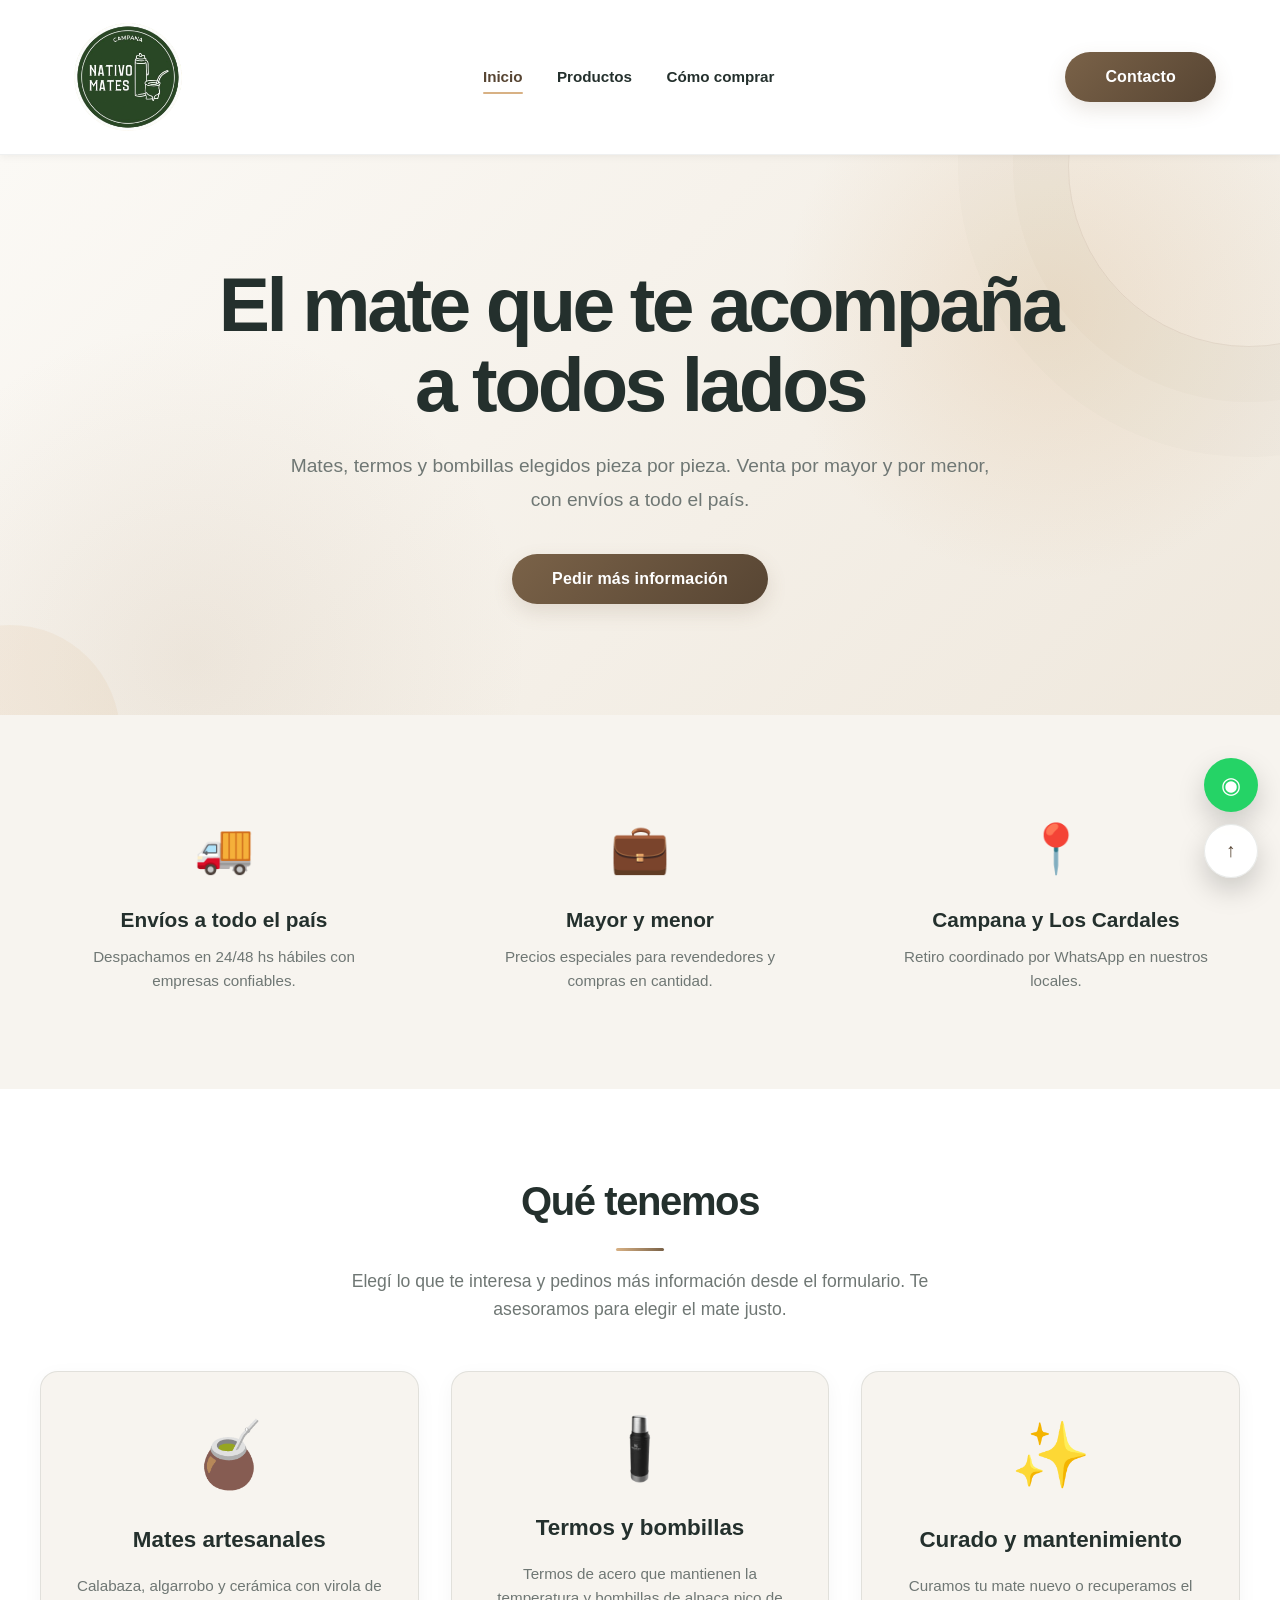
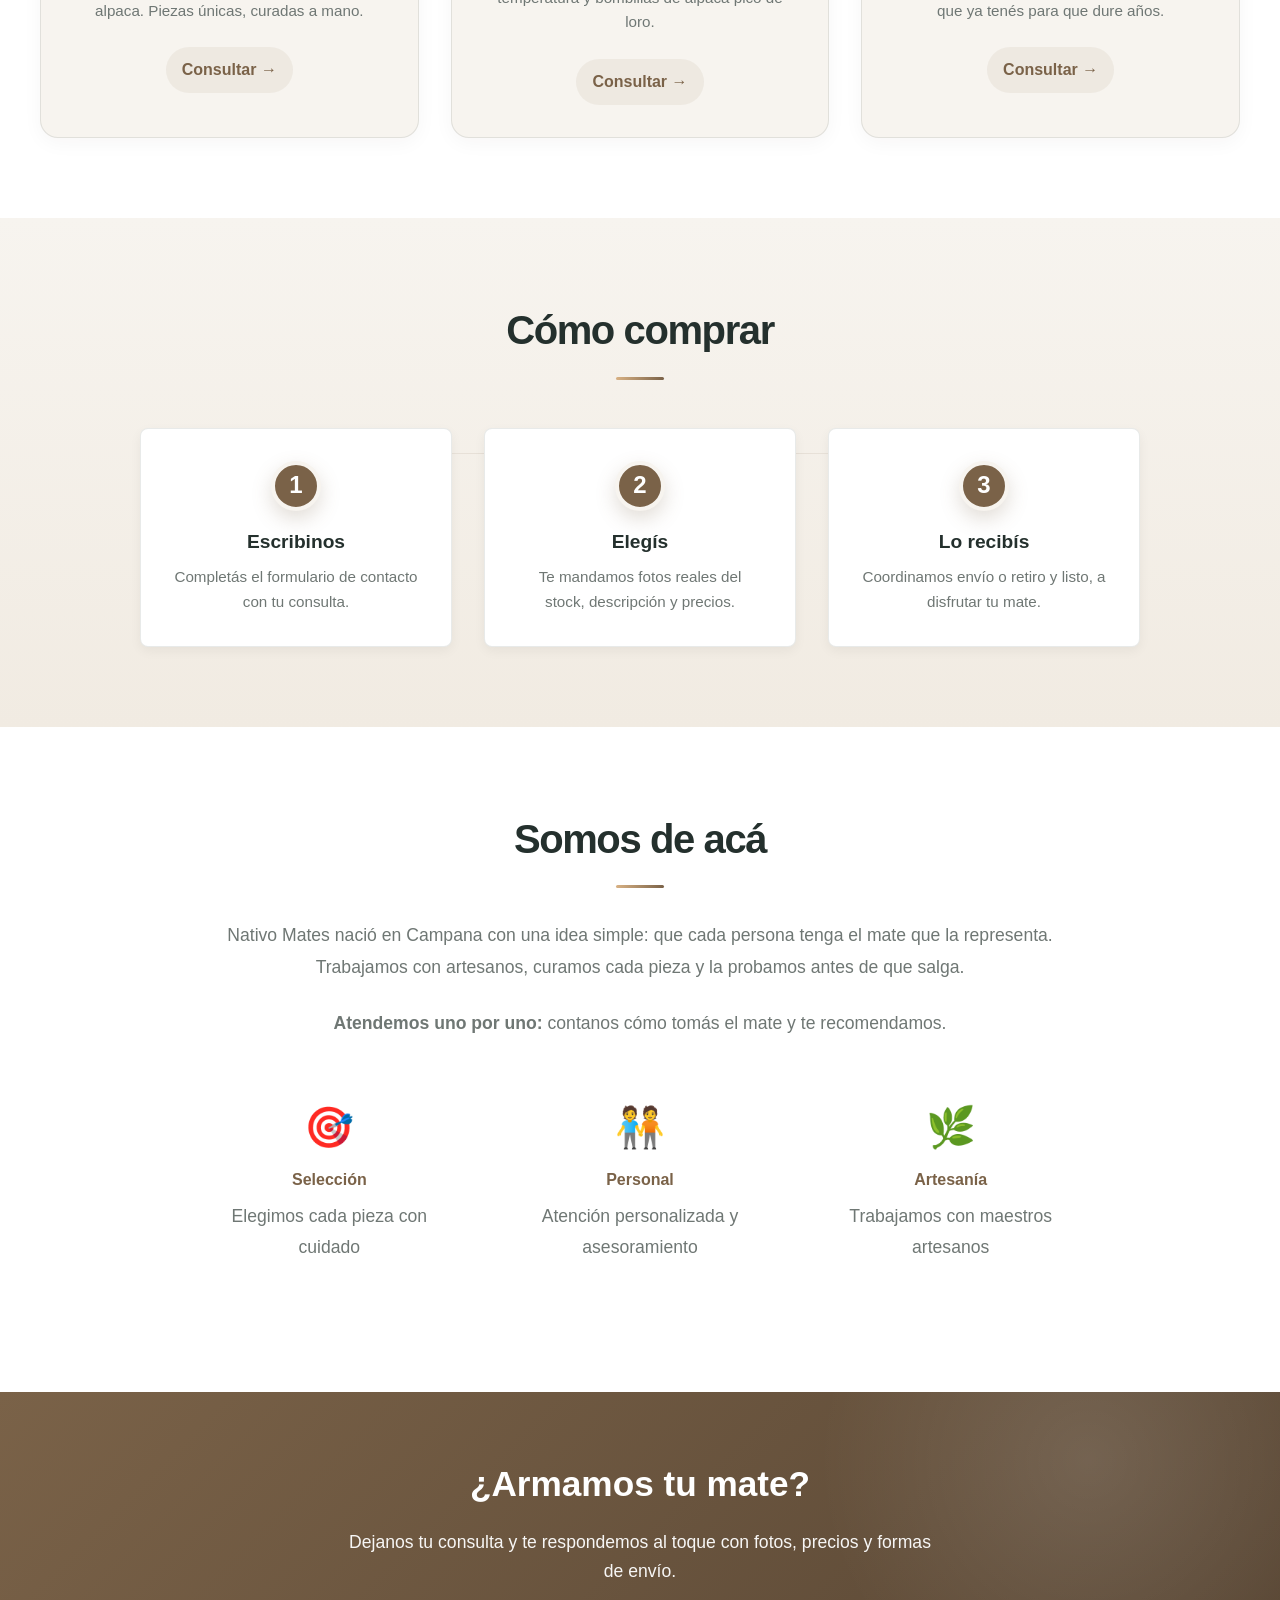
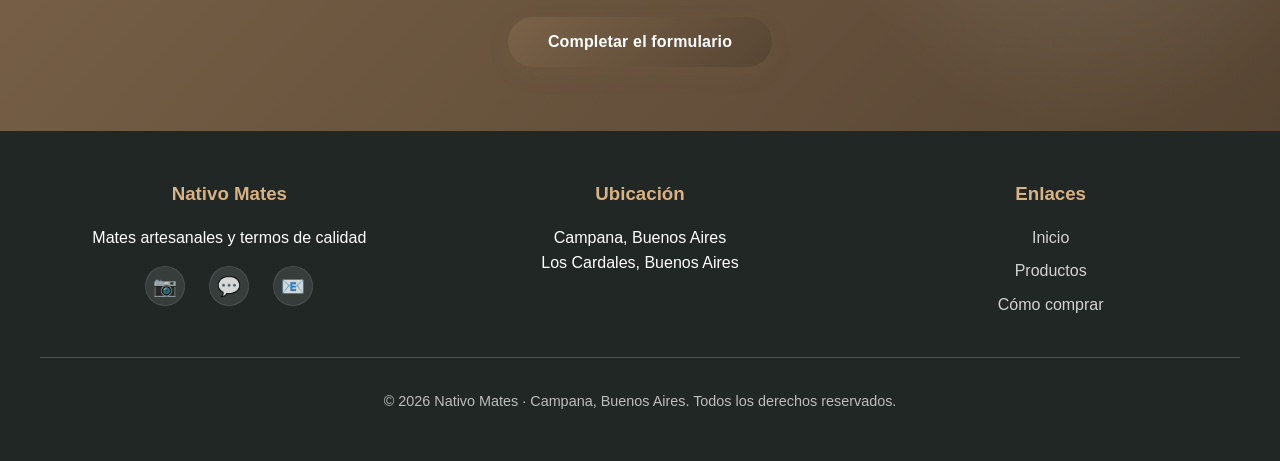
==== index.html @ 48efe00f "Fix HTML encoding issues in index.html" ====
<!DOCTYPE html>
<html lang="es">
<head>
    <!-- Google Tag Manager -->
<script>(function(w,d,s,l,i){w[l]=w[l]||[];w[l].push({'gtm.start':
new Date().getTime(),event:'gtm.js'});var f=d.getElementsByTagName(s)[0],
j=d.createElement(s),dl=l!='dataLayer'?'&l='+l:'';j.async=true;j.src=
'https://www.googletagmanager.com/gtm.js?id='+i+dl;f.parentNode.insertBefore(j,f);
})(window,document,'script','dataLayer','GTM-TLSS354D');</script>
<!-- End Google Tag Manager -->
    <meta charset="UTF-8">
    <meta name="viewport" content="width=device-width, initial-scale=1.0">
    <title>Nativo Mates Campana | Mates artesanales y termos</title>
    <link rel="icon" type="image/png" href="nativomateslogo.png">
    <link rel="stylesheet" href="style.css">
</head>
<body>
    <!-- Google Tag Manager (noscript) -->
<noscript><iframe src="https://www.googletagmanager.com/ns.html?id=GTM-TLSS354D"
height="0" width="0" style="display:none;visibility:hidden"></iframe></noscript>
<!-- End Google Tag Manager (noscript) -->
    <!-- Header -->
    <header>
        <div class="header-container">
            <a href="index.html" class="logo">
                <img src="nativomateslogo.png" alt="Nativo Mates">
            </a>
            <nav>
                <a href="index.html">Inicio</a>
                <a href="productos.html">Productos</a>
                <a href="como-comprar.html">Cómo comprar</a>
            </nav>
            <button class="btn-primary" onclick="openContactForm()">Contacto</button>
        </div>
    </header>

    <!-- Hero Section -->
    <section class="hero">
        <div class="hero-container">
            <h1>El mate que te acompaña a todos lados</h1>
            <p>Mates, termos y bombillas elegidos pieza por pieza. Venta por mayor y por menor, con envíos a todo el país.</p>
            <button class="btn-primary" onclick="scrollToSection('#contacto')">Pedir más información</button>
        </div>
    </section>

    <!-- Features Section -->
    <section class="features">
        <div class="features-container">
            <div class="feature-card">
                <div class="feature-icon">🚚</div>
                <h3>Envíos a todo el país</h3>
                <p>Despachamos en 24/48 hs hábiles con empresas confiables.</p>
            </div>
            <div class="feature-card">
                <div class="feature-icon">💼</div>
                <h3>Mayor y menor</h3>
                <p>Precios especiales para revendedores y compras en cantidad.</p>
            </div>
            <div class="feature-card">
                <div class="feature-icon">📍</div>
                <h3>Campana y Los Cardales</h3>
                <p>Retiro coordinado por WhatsApp en nuestros locales.</p>
            </div>
        </div>
    </section>

    <!-- Products Section -->
     
    <section class="products" id="productos">
        <div class="products-container">
            <div class="section-header">
                <h2>Qué tenemos</h2>
                <p>Elegí lo que te interesa y pedinos más información desde el formulario. Te asesoramos para elegir el mate justo.</p>
            </div>
            <div class="products-grid">
                <div class="product-card">
                    <div class="product-icon">🧉</div>
                    <h3>Mates artesanales</h3>
                    <p>Calabaza, algarrobo y cerámica con virola de alpaca. Piezas únicas, curadas a mano.</p>
                    <a href="#contacto" onclick="scrollToSection('#contacto')">Consultar →</a>
                </div>
                <div class="product-card">
                    <div class="product-icon">
                        <img src="termo.png">
                    </div>
                    <h3>Termos y bombillas</h3>
                    <p>Termos de acero que mantienen la temperatura y bombillas de alpaca pico de loro.</p>
                    <a href="#contacto" onclick="scrollToSection('#contacto')">Consultar →</a>
                </div>
                <div class="product-card">
                    <div class="product-icon">✨</div>
                    <h3>Curado y mantenimiento</h3>
                    <p>Curamos tu mate nuevo o recuperamos el que ya tenés para que dure años.</p>
                    <a href="#contacto" onclick="scrollToSection('#contacto')">Consultar →</a>
                </div>
            </div>
        </div>
    </section>

    <!-- How to Buy Section -->
    <section class="how-to-buy" id="como-comprar">
        <div class="how-to-buy-container">
            <div class="section-header">
                <h2>Cómo comprar</h2>
            </div>
            <div class="steps-grid">
                <div class="step-card">
                    <div class="step-number">1</div>
                    <h3>Escribinos</h3>
                    <p>Completás el formulario de contacto con tu consulta.</p>
                </div>
                <div class="step-card">
                    <div class="step-number">2</div>
                    <h3>Elegís</h3>
                    <p>Te mandamos fotos reales del stock, descripción y precios.</p>
                </div>
                <div class="step-card">
                    <div class="step-number">3</div>
                    <h3>Lo recibís</h3>
                    <p>Coordinamos envío o retiro y listo, a disfrutar tu mate.</p>
                </div>
            </div>
        </div>
    </section>

    <!-- About Section -->
    <section class="about">
        <div class="about-container">
            <h2>Somos de acá</h2>
            <p>Nativo Mates nació en Campana con una idea simple: que cada persona tenga el mate que la representa. Trabajamos con artesanos, curamos cada pieza y la probamos antes de que salga.</p>
            <p><strong>Atendemos uno por uno:</strong> contanos cómo tomás el mate y te recomendamos.</p>
            <div class="about-highlights">
                <div class="highlight">
                    <div class="highlight-icon">🎯</div>
                    <h4>Selección</h4>
                    <p>Elegimos cada pieza con cuidado</p>
                </div>
                <div class="highlight">
                    <div class="highlight-icon">🧑‍🤝‍🧑</div>
                    <h4>Personal</h4>
                    <p>Atención personalizada y asesoramiento</p>
                </div>
                <div class="highlight">
                    <div class="highlight-icon">🌿</div>
                    <h4>Artesanía</h4>
                    <p>Trabajamos con maestros artesanos</p>
                </div>
            </div>
        </div>
    </section>

    <!-- CTA Section -->
    <section class="cta" id="contacto">
        <div class="cta-container">
            <h2>¿Armamos tu mate?</h2>
            <p>Dejanos tu consulta y te respondemos al toque con fotos, precios y formas de envío.</p>
            <button class="btn-primary" onclick="openContactForm()">Completar el formulario</button>
        </div>
    </section>

    <!-- Footer -->
    <footer>
        <div class="footer-container">
            <div class="footer-content">
                <div class="footer-section">
                    <h3>Nativo Mates</h3>
                    <p>Mates artesanales y termos de calidad</p>
                    <div class="social-links">
                        <a href="https://www.instagram.com/nativomates.campana" target="_blank" rel="noopener noreferrer">📷</a>
                        <a href="https://wa.me/5493489701958" target="_blank" rel="noopener noreferrer">💬</a>
                        <a href="mailto:info@nativomates.com">📧</a>
                    </div>
                </div>
                <div class="footer-section">
                    <h3>Ubicación</h3>
                    <p>Campana, Buenos Aires</p>
                    <p>Los Cardales, Buenos Aires</p>
                </div>
                <div class="footer-section">
                    <h3>Enlaces</h3>
                    <a href="index.html">Inicio</a>
                    <a href="productos.html">Productos</a>
                    <a href="como-comprar.html">Cómo comprar</a>
                </div>
            </div>
            <div class="footer-bottom">
                <p>&copy; 2026 Nativo Mates · Campana, Buenos Aires. Todos los derechos reservados.</p>
            </div>
        </div>
    </footer>

    <script src="script.js"></script>
</body>
</html>
---- style.css ----
/* ============================================
   RESET Y CONFIGURACIÓN GLOBAL
   ============================================ */

* {
    margin: 0;
    padding: 0;
    box-sizing: border-box;
}

:root {
    --primary-color: #8B7355;
    --secondary-color: #D4A574;
    --text-dark: #2c3e50;
    --text-light: #7f8c8d;
    --bg-light: #f9f7f4;
    --white: #ffffff;
    --border-color: #e8e8e8;
}

body {
    font-family: -apple-system, BlinkMacSystemFont, 'Segoe UI', Roboto, 'Helvetica Neue', Arial, sans-serif;
    line-height: 1.6;
    color: var(--text-dark);
    background-color: var(--white);
}

/* ============================================
   HEADER
   ============================================ */

header {
    background-color: var(--white);
    border-bottom: 1px solid var(--border-color);
    position: sticky;
    top: 0;
    z-index: 100;
    box-shadow: 0 2px 8px rgba(0, 0, 0, 0.05);
}

.header-container {
    max-width: 1200px;
    margin: 0 auto;
    padding: 1.5rem 2rem;
    display: flex;
    justify-content: space-between;
    align-items: center;
}

.logo {
    font-size: 1.5rem;
    font-weight: 700;
    color: var(--primary-color);
    text-decoration: none;
    display: flex;
    align-items: center;
    gap: 0.5rem;
}

.logo img {
    width: 120px;
    height: auto;
    display: block;
}

nav a {
    color: var(--text-dark);
    text-decoration: none;
    margin-left: 2rem;
    font-size: 0.95rem;
    transition: color 0.3s ease;
}

nav a:hover {
    color: var(--primary-color);
}

.contact-btn {
    background-color: var(--primary-color);
    color: var(--white);
    padding: 0.75rem 1.5rem;
    border: none;
    border-radius: 4px;
    cursor: pointer;
    font-size: 0.95rem;
    transition: background-color 0.3s ease;
    margin-left: 2rem;
}

.contact-btn:hover {
    background-color: #6d5a44;
}

/* ============================================
   HERO SECTION
   ============================================ */

.hero {
    background: linear-gradient(135deg, #f9f7f4 0%, #f0ebe5 100%);
    padding: 5rem 2rem;
    text-align: center;
}

.hero-container {
    max-width: 900px;
    margin: 0 auto;
}

.hero h1 {
    font-size: 3rem;
    margin-bottom: 1.5rem;
    color: var(--text-dark);
    line-height: 1.2;
}

.hero p {
    font-size: 1.2rem;
    color: var(--text-light);
    margin-bottom: 2rem;
}

/* ============================================
   BOTONES
   ============================================ */

.btn-primary {
    background-color: var(--primary-color);
    color: var(--white);
    padding: 1rem 2.5rem;
    border: none;
    border-radius: 4px;
    font-size: 1rem;
    cursor: pointer;
    transition: all 0.3s ease;
    text-decoration: none;
    display: inline-block;
}

.btn-primary:hover {
    background-color: #6d5a44;
    transform: translateY(-2px);
    box-shadow: 0 8px 16px rgba(139, 115, 85, 0.2);
}

.btn-secondary {
    background-color: transparent;
    color: var(--primary-color);
    padding: 1rem 2.5rem;
    border: 2px solid var(--primary-color);
    border-radius: 4px;
    font-size: 1rem;
    cursor: pointer;
    transition: all 0.3s ease;
    text-decoration: none;
    display: inline-block;
}

.btn-secondary:hover {
    background-color: var(--primary-color);
    color: var(--white);
}

/* ============================================
   FEATURES SECTION
   ============================================ */

.features {
    background-color: var(--bg-light);
    padding: 4rem 2rem;
}

.features-container {
    max-width: 1200px;
    margin: 0 auto;
    display: grid;
    grid-template-columns: repeat(auto-fit, minmax(300px, 1fr));
    gap: 3rem;
}

.feature-card {
    text-align: center;
    padding: 2rem;
}

.feature-icon {
    font-size: 3rem;
    margin-bottom: 1rem;
}

.feature-card h3 {
    font-size: 1.3rem;
    margin-bottom: 0.5rem;
    color: var(--text-dark);
}

.feature-card p {
    color: var(--text-light);
    font-size: 0.95rem;
}

/* ============================================
   PRODUCTS SECTION
   ============================================ */

.products {
    padding: 5rem 2rem;
}

.products-container {
    max-width: 1200px;
    margin: 0 auto;
}

.section-header {
    text-align: center;
    margin-bottom: 3rem;
}

.section-header h2 {
    font-size: 2.5rem;
    margin-bottom: 1rem;
    color: var(--text-dark);
}

.section-header p {
    font-size: 1.1rem;
    color: var(--text-light);
    max-width: 600px;
    margin: 0 auto;
}

.products-grid {
    display: grid;
    grid-template-columns: repeat(auto-fit, minmax(320px, 1fr));
    gap: 2rem;
}

.product-card {
    background-color: var(--bg-light);
    border-radius: 8px;
    padding: 2rem;
    text-align: center;
    transition: transform 0.3s ease, box-shadow 0.3s ease;
}

.product-card:hover {
    transform: translateY(-5px);
    box-shadow: 0 12px 24px rgba(0, 0, 0, 0.08);
}

.product-icon {
    font-size: 4rem;
    margin-bottom: 1rem;
}

.product-icon img {
    width: 90px;
    height: 90px;
    object-fit: contain;
    display: block;
    margin: 0 auto 1rem;
}

.product-card h3 {
    font-size: 1.4rem;
    margin-bottom: 1rem;
    color: var(--text-dark);
}

.product-card p {
    color: var(--text-light);
    margin-bottom: 1.5rem;
    font-size: 0.95rem;
}

.product-card a {
    color: var(--primary-color);
    text-decoration: none;
    font-weight: 600;
    transition: color 0.3s ease;
}

.product-card a:hover {
    color: var(--secondary-color);
}

/* ============================================
   HOW TO BUY SECTION
   ============================================ */

.how-to-buy {
    background-color: var(--bg-light);
    padding: 5rem 2rem;
}

.how-to-buy-container {
    max-width: 1000px;
    margin: 0 auto;
}

.steps-grid {
    display: grid;
    grid-template-columns: repeat(auto-fit, minmax(280px, 1fr));
    gap: 2rem;
    margin-top: 3rem;
}

.step-card {
    background-color: var(--white);
    padding: 2rem;
    border-radius: 8px;
    text-align: center;
    box-shadow: 0 4px 12px rgba(0, 0, 0, 0.05);
}

.step-number {
    background-color: var(--primary-color);
    color: var(--white);
    width: 50px;
    height: 50px;
    border-radius: 50%;
    display: flex;
    align-items: center;
    justify-content: center;
    font-size: 1.5rem;
    font-weight: 700;
    margin: 0 auto 1rem;
}

.step-card h3 {
    font-size: 1.2rem;
    margin-bottom: 0.5rem;
    color: var(--text-dark);
}

.step-card p {
    color: var(--text-light);
    font-size: 0.95rem;
}

/* ============================================
   ABOUT SECTION
   ============================================ */

.about {
    padding: 5rem 2rem;
}

.about-container {
    max-width: 900px;
    margin: 0 auto;
    text-align: center;
}

.about h2 {
    font-size: 2.5rem;
    margin-bottom: 2rem;
    color: var(--text-dark);
}

.about p {
    font-size: 1.1rem;
    color: var(--text-light);
    margin-bottom: 1.5rem;
    line-height: 1.8;
}

.about-highlights {
    display: grid;
    grid-template-columns: repeat(auto-fit, minmax(200px, 1fr));
    gap: 2rem;
    margin-top: 2rem;
}

.highlight {
    padding: 1.5rem;
}

.highlight-icon {
    font-size: 2.5rem;
    margin-bottom: 0.5rem;
}

.highlight h4 {
    color: var(--primary-color);
    margin-bottom: 0.5rem;
}

/* ============================================
   CTA SECTION
   ============================================ */

.cta {
    background: linear-gradient(135deg, var(--primary-color) 0%, #6d5a44 100%);
    color: var(--white);
    padding: 4rem 2rem;
    text-align: center;
}

.cta-container {
    max-width: 600px;
    margin: 0 auto;
}

.cta h2 {
    font-size: 2.2rem;
    margin-bottom: 1rem;
}

.cta p {
    font-size: 1.1rem;
    margin-bottom: 2rem;
    opacity: 0.95;
}

/* ============================================
   FOOTER
   ============================================ */

footer {
    background-color: var(--text-dark);
    color: var(--white);
    padding: 3rem 2rem;
    text-align: center;
}

.footer-container {
    max-width: 1200px;
    margin: 0 auto;
}

.footer-content {
    display: grid;
    grid-template-columns: repeat(auto-fit, minmax(250px, 1fr));
    gap: 2rem;
    margin-bottom: 2rem;
}

.footer-section h3 {
    margin-bottom: 1rem;
    color: var(--secondary-color);
}

.footer-section a {
    color: rgba(255, 255, 255, 0.8);
    text-decoration: none;
    display: block;
    margin-bottom: 0.5rem;
    transition: color 0.3s ease;
}

.footer-section a:hover {
    color: var(--secondary-color);
}

.footer-bottom {
    border-top: 1px solid rgba(255, 255, 255, 0.2);
    padding-top: 2rem;
    font-size: 0.9rem;
    color: rgba(255, 255, 255, 0.7);
}

.social-links {
    display: flex;
    justify-content: center;
    gap: 1.5rem;
    margin-top: 1rem;
}

.social-links a {
    display: inline-block;
    width: 40px;
    height: 40px;
    background-color: rgba(255, 255, 255, 0.1);
    border-radius: 50%;
    line-height: 40px;
    font-size: 1.2rem;
    transition: background-color 0.3s ease;
}

.social-links a:hover {
    background-color: var(--secondary-color);
}

/* ============================================
   RESPONSIVE DESIGN
   ============================================ */

@media (max-width: 768px) {
    .header-container {
        flex-direction: column;
        gap: 1rem;
    }

    nav {
        display: none;
    }

    .nav-toggle {
        display: block;
    }

    .hero h1 {
        font-size: 2rem;
    }

    .contact-btn {
        margin-left: 0;
    }

    .features-container,
    .products-grid,
    .steps-grid,
    .about-highlights {
        grid-template-columns: 1fr;
    }

    .section-header h2 {
        font-size: 1.8rem;
    }

    .hero p,
    .section-header p {
        font-size: 1rem;
    }
}

@media (max-width: 480px) {
    .hero h1 {
        font-size: 1.5rem;
    }

    .section-header h2 {
        font-size: 1.5rem;
    }

    .product-icon,
    .feature-icon {
        font-size: 2.5rem;
    }

    .product-icon img {
        width: 70px;
        height: 70px;
    }

    .cta h2 {
        font-size: 1.5rem;
    }

    .btn-primary,
    .btn-secondary {
        padding: 0.75rem 1.5rem;
        font-size: 0.9rem;
    }
}
/* =========================================================
   NATIVO MATES — PROFESSIONAL UI ENHANCEMENT
   Capa adicional: no reemplaza imágenes, links, GTM ni WhatsApp.
   ========================================================= */
:root {
    --primary-color: #7a6248;
    --primary-dark: #574533;
    --secondary-color: #d8b184;
    --text-dark: #24302d;
    --text-light: #6f7774;
    --bg-light: #f7f4ef;
    --border-color: rgba(36,48,45,.10);
    --shadow-sm: 0 8px 24px rgba(47,38,29,.07);
    --shadow-md: 0 18px 45px rgba(47,38,29,.12);
    --shadow-lg: 0 28px 70px rgba(47,38,29,.18);
    --radius-md: 18px;
}

html { scroll-behavior: smooth; scroll-padding-top: 95px; }
body { overflow-x:hidden; -webkit-font-smoothing:antialiased; }
header {
    background:rgba(255,255,255,.90);
    backdrop-filter:blur(16px); -webkit-backdrop-filter:blur(16px);
    border-bottom:1px solid rgba(36,48,45,.07);
    box-shadow:0 4px 22px rgba(47,38,29,.05);
    transition:box-shadow .3s ease, background .3s ease;
}
.header-container { min-height:78px; padding:.8rem 1.5rem; }
.logo img { width:128px; transition:transform .25s ease; }
.logo:hover img { transform:scale(1.035); }
nav { display:flex; align-items:center; gap:.35rem; }
nav a {
    position:relative; margin-left:0; padding:.65rem .9rem; border-radius:10px;
    font-weight:600; transition:color .25s,background .25s,transform .25s;
}
nav a:hover { color:var(--primary-dark); background:rgba(216,177,132,.12); transform:translateY(-1px); }
nav a::after {
    content:""; position:absolute; left:.9rem; right:.9rem; bottom:.35rem; height:2px;
    border-radius:99px; background:var(--secondary-color); transform:scaleX(0); transition:transform .25s;
}
nav a:hover::after, nav a[aria-current="page"]::after { transform:scaleX(1); }
nav a[aria-current="page"] { color:var(--primary-dark); }

.btn-primary,.btn-secondary { border-radius:999px; font-weight:700; letter-spacing:.01em; box-shadow:0 8px 20px rgba(122,98,72,.16); }
.btn-primary { background:linear-gradient(135deg,var(--primary-color),var(--primary-dark)); position:relative; overflow:hidden; }
.btn-primary:hover { background:linear-gradient(135deg,var(--primary-dark),#493a2d); transform:translateY(-3px); box-shadow:0 14px 30px rgba(87,69,51,.22); }

.hero {
    position:relative; isolation:isolate; overflow:hidden; min-height:560px; display:flex; align-items:center;
    background:radial-gradient(circle at 82% 28%,rgba(216,177,132,.27),transparent 24%),
               radial-gradient(circle at 15% 90%,rgba(169,138,103,.13),transparent 28%),
               linear-gradient(135deg,#fbf9f5 0%,#efe8dd 100%);
}
.hero::before { content:""; position:absolute; z-index:-1; width:360px; height:360px; right:-150px; top:-170px; border:1px solid rgba(122,98,72,.12); border-radius:50%; box-shadow:0 0 0 55px rgba(122,98,72,.025),0 0 0 110px rgba(122,98,72,.018); }
.hero::after { content:""; position:absolute; z-index:-1; width:220px; height:220px; left:-100px; bottom:-130px; border-radius:50%; background:rgba(216,177,132,.13); }
.hero h1 { max-width:850px; margin-inline:auto; font-size:clamp(2.5rem,6vw,4.8rem); font-weight:800; letter-spacing:-.045em; line-height:1.04; }
.hero p { max-width:720px; margin-inline:auto; font-size:clamp(1rem,2vw,1.2rem); line-height:1.8; }
.hero .btn-primary { margin-top:.25rem; }

.feature-card,.product-card,.step-card,.highlight { transition:transform .3s ease,box-shadow .3s ease,background .3s ease; }
.feature-card:hover,.step-card:hover { transform:translateY(-6px); box-shadow:var(--shadow-sm); }
.feature-card:hover { background:rgba(255,255,255,.78); border-radius:var(--radius-md); }
.product-card { border:1px solid var(--border-color); border-radius:var(--radius-md); box-shadow:0 5px 20px rgba(47,38,29,.04); overflow:hidden; }
.product-card:hover { transform:translateY(-8px); box-shadow:var(--shadow-md); }
.product-icon img { transition:transform .35s ease; }
.product-card:hover .product-icon img { transform:scale(1.08) rotate(-2deg); }
.product-card a { display:inline-flex; align-items:center; gap:.45rem; padding:.65rem 1rem; border-radius:999px; background:rgba(122,98,72,.08); }
.product-card a:hover { background:rgba(122,98,72,.16); transform:translateX(3px); }
.section-header h2,.about h2 { font-weight:800; letter-spacing:-.035em; }
.section-header h2::after,.about h2::after { content:""; display:block; width:48px; height:3px; margin:.9rem auto 0; border-radius:99px; background:linear-gradient(90deg,var(--secondary-color),var(--primary-color)); }

.how-to-buy { background:linear-gradient(180deg,#f7f4ef 0%,#f1ebe2 100%); }
.steps-grid { position:relative; }
.steps-grid::before { content:""; position:absolute; top:25px; left:16%; right:16%; height:1px; background:linear-gradient(90deg,transparent,rgba(122,98,72,.22),transparent); }
.step-card { position:relative; z-index:1; border:1px solid var(--border-color); }
.step-number { box-shadow:0 8px 20px rgba(122,98,72,.22); border:4px solid #f7f4ef; }
.highlight:hover { transform:translateY(-5px); background:rgba(247,244,239,.75); border-radius:var(--radius-md); }
.cta { position:relative; overflow:hidden; background:radial-gradient(circle at 85% 20%,rgba(255,255,255,.12),transparent 24%),linear-gradient(135deg,var(--primary-color),var(--primary-dark)); }
footer { background:#202725; }
.social-links a { border:1px solid rgba(255,255,255,.10); }
.social-links a:hover { transform:translateY(-3px); }

/* Floating actions */
.floating-actions { position:fixed; right:22px; bottom:22px; z-index:999; display:flex; flex-direction:column; align-items:flex-end; gap:12px; }
.floating-btn-wrap { position:relative; }
.floating-btn { width:54px; height:54px; display:grid; place-items:center; border:0; border-radius:50%; cursor:pointer; text-decoration:none; box-shadow:0 12px 28px rgba(0,0,0,.18); transition:transform .25s,box-shadow .25s,opacity .25s; }
.floating-btn:hover { transform:translateY(-4px) scale(1.04); box-shadow:0 16px 34px rgba(0,0,0,.22); }
.floating-whatsapp { background:#25D366; color:#fff; font-size:1.45rem; }
.floating-top { background:rgba(255,255,255,.96); color:var(--primary-dark); border:1px solid var(--border-color); font-size:1.2rem; opacity:0; pointer-events:none; transform:translateY(10px); }
.floating-top.visible { opacity:1; pointer-events:auto; transform:translateY(0); }
.floating-label { position:absolute; right:66px; top:50%; transform:translateY(-50%) translateX(5px); padding:.5rem .75rem; border-radius:8px; background:#202725; color:#fff; font-size:.78rem; font-weight:700; white-space:nowrap; opacity:0; pointer-events:none; transition:opacity .2s,transform .2s; }
.floating-btn-wrap:hover .floating-label { opacity:1; transform:translateY(-50%) translateX(0); }

/* Mobile navigation */
.mobile-menu-toggle { display:none; width:44px; height:44px; border:1px solid var(--border-color); border-radius:12px; background:#fff; color:var(--text-dark); cursor:pointer; font-size:1.25rem; }
.mobile-nav { display:none; }
.reveal { opacity:0; transform:translateY(24px); transition:opacity .7s ease,transform .7s ease; }
.reveal.is-visible { opacity:1; transform:translateY(0); }

/* Product catalogue */
.hero-productos { min-height:390px; }
.filtros-section { position:sticky; top:78px; z-index:50; padding:1rem 2rem; background:rgba(255,255,255,.92); backdrop-filter:blur(14px); border-bottom:1px solid var(--border-color); }
.filtros-header { text-align:center; margin-bottom:.75rem; }
.filtros-header h3 { font-size:.92rem; text-transform:uppercase; letter-spacing:.08em; }
.filtros-container { display:flex; justify-content:center; flex-wrap:wrap; gap:.55rem; }
.filtro-btn { border:1px solid rgba(122,98,72,.18); background:#fff; color:var(--text-dark); padding:.65rem 1.1rem; border-radius:999px; font-weight:700; cursor:pointer; transition:all .22s; }
.filtro-btn:hover { border-color:var(--secondary-color); background:rgba(216,177,132,.10); transform:translateY(-1px); }
.filtro-btn.active { background:var(--primary-dark); border-color:var(--primary-dark); color:#fff; box-shadow:0 8px 20px rgba(87,69,51,.18); }
.buscar-seccion { padding:0 2rem 3rem; }
.buscar-container { max-width:650px; margin:0 auto; }
.buscador-input { width:100%; padding:1rem 1.25rem; border:1px solid var(--border-color); border-radius:999px; outline:none; background:#fff; color:var(--text-dark); font:inherit; box-shadow:var(--shadow-sm); transition:border-color .25s,box-shadow .25s,transform .25s; }
.buscador-input:focus { border-color:rgba(122,98,72,.45); box-shadow:0 0 0 4px rgba(216,177,132,.18),var(--shadow-sm); transform:translateY(-1px); }
.productos-grid { display:grid; grid-template-columns:repeat(3,minmax(0,1fr)); gap:1.5rem; }
.producto-card { position:relative; overflow:hidden; display:flex; flex-direction:column; min-height:100%; background:#fff; border:1px solid var(--border-color); border-radius:20px; box-shadow:var(--shadow-sm); cursor:pointer; transition:transform .3s,box-shadow .3s,border-color .3s; }
.producto-card:hover { transform:translateY(-8px); border-color:rgba(196,154,104,.32); box-shadow:var(--shadow-md); }
.producto-imagen { height:280px; overflow:hidden; background:linear-gradient(145deg,#f8f5ef,#ece5da); }
.producto-imagen img { width:100%; height:100%; object-fit:cover; display:block; transition:transform .5s cubic-bezier(.2,.7,.2,1); }
.producto-card:hover .producto-imagen img { transform:scale(1.06); }
.producto-contenido { flex:1; padding:1.35rem 1.35rem .8rem; }
.producto-categoria { display:inline-flex; padding:.3rem .65rem; border-radius:999px; background:rgba(216,177,132,.15); color:var(--primary-dark); font-size:.72rem; font-weight:800; text-transform:uppercase; letter-spacing:.06em; }
.stock-badge { display:inline-flex; padding:.3rem .65rem; border-radius:999px; font-size:.72rem; font-weight:800; }
.stock-disponible { background:rgba(46,125,50,.10); color:#2e7d32; }
.stock-limitado { background:rgba(245,158,11,.12); color:#a16207; }
.stock-agotado { background:rgba(220,38,38,.10); color:#b91c1c; }
.producto-nombre { margin:1rem 0 .55rem; color:var(--text-dark); font-size:1.18rem; line-height:1.25; }
.producto-descripcion { color:var(--text-light); font-size:.92rem; line-height:1.65; }
.producto-footer { padding:0 1.35rem 1.35rem; }
.producto-btn { width:100%; border:0; border-radius:12px; padding:.85rem 1rem; background:var(--primary-dark); color:#fff; font-weight:800; cursor:pointer; transition:transform .2s,background .2s,box-shadow .2s; }
.producto-btn:hover { background:#493a2d; transform:translateY(-2px); box-shadow:0 10px 22px rgba(87,69,51,.20); }
.modal { position:fixed; inset:0; z-index:2000; display:grid; place-items:center; padding:1.25rem; background:rgba(20,23,22,.68); backdrop-filter:blur(8px); animation:modalFade .2s ease both; }
.modal-contenido { width:min(680px,100%); max-height:88vh; overflow:auto; background:#fff; border:1px solid rgba(255,255,255,.35); border-radius:24px; padding:1.5rem; box-shadow:var(--shadow-lg); animation:modalUp .28s cubic-bezier(.2,.8,.2,1) both; }
.modal-cerrar { position:absolute; top:12px; right:12px; width:42px; height:42px; border:0; border-radius:50%; background:rgba(255,255,255,.92); color:var(--text-dark); font-size:1.5rem; cursor:pointer; box-shadow:var(--shadow-sm); z-index:2; }
@keyframes modalFade { from{opacity:0} to{opacity:1} }
@keyframes modalUp { from{opacity:0;transform:translateY(18px) scale(.98)} to{opacity:1;transform:translateY(0) scale(1)} }

@media (max-width:820px) {
    .header-container { flex-direction:row; gap:.75rem; }
    .header-container > .btn-primary { display:none; }
    nav { display:none; }
    .mobile-menu-toggle { display:grid; place-items:center; margin-left:auto; }
    .mobile-nav { position:absolute; top:100%; left:12px; right:12px; padding:.65rem; display:flex; flex-direction:column; gap:.25rem; background:rgba(255,255,255,.98); border:1px solid var(--border-color); border-radius:16px; box-shadow:var(--shadow-md); opacity:0; visibility:hidden; transform:translateY(-8px); transition:opacity .2s,transform .2s,visibility .2s; }
    .mobile-nav.open { opacity:1; visibility:visible; transform:translateY(0); }
    .mobile-nav a { padding:.85rem 1rem; border-radius:10px; color:var(--text-dark); text-decoration:none; font-weight:650; }
    .mobile-nav a:hover { background:var(--bg-light); }
    .steps-grid::before { display:none; }
}
@media (max-width:950px) { .productos-grid { grid-template-columns:repeat(2,minmax(0,1fr)); } }
@media (max-width:650px) {
    .logo img { width:108px; }
    .hero { min-height:470px; padding:4.5rem 1.15rem; }
    .hero h1 { font-size:clamp(2.2rem,11vw,3.3rem); }
    .filtros-section { top:68px; padding-inline:1rem; }
    .productos-seccion,.buscar-seccion { padding-inline:1rem; }
    .productos-grid { grid-template-columns:1fr; }
    .producto-imagen { height:250px; }
    .floating-actions { right:14px; bottom:14px; }
    .floating-btn { width:50px; height:50px; }
    .floating-label { display:none; }
}
@media (prefers-reduced-motion:reduce) {
    html { scroll-behavior:auto; }
    *,*::before,*::after { animation-duration:.01ms!important; transition-duration:.01ms!important; }
    .reveal { opacity:1; transform:none; }
}
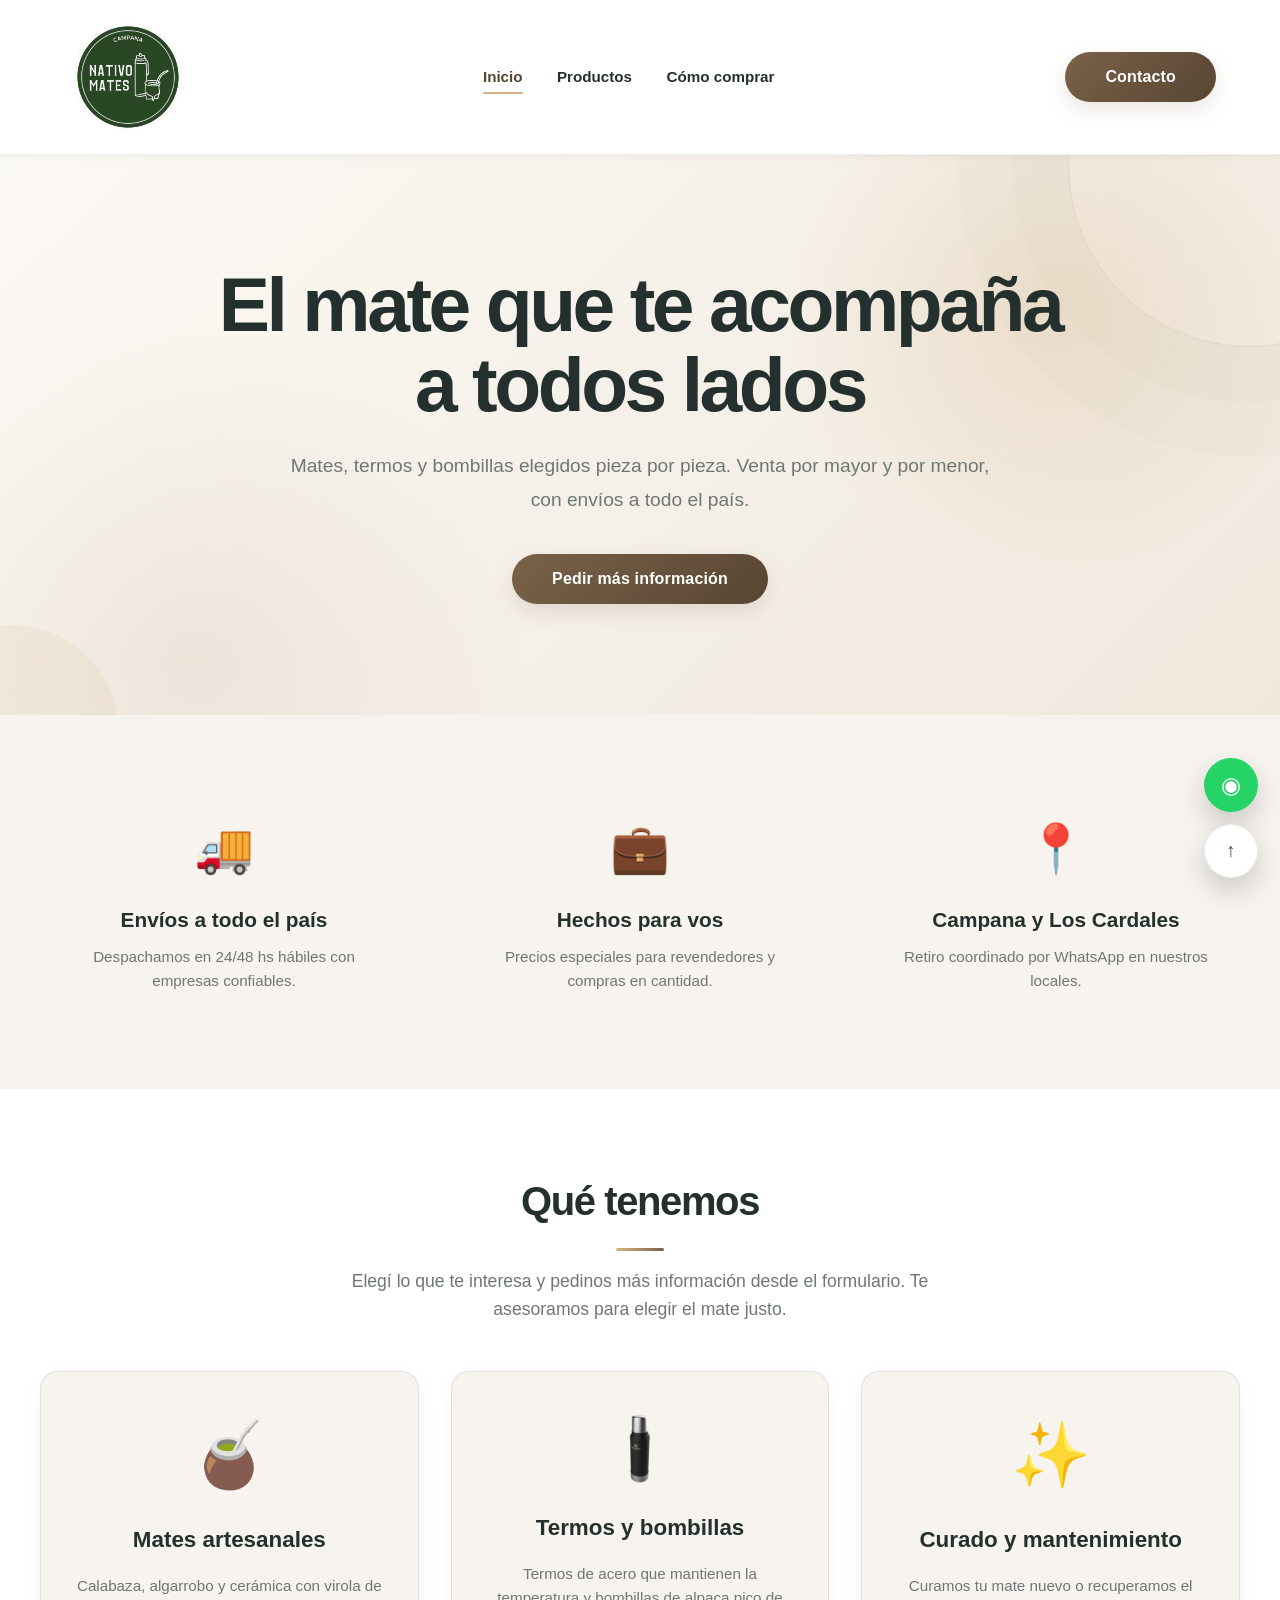
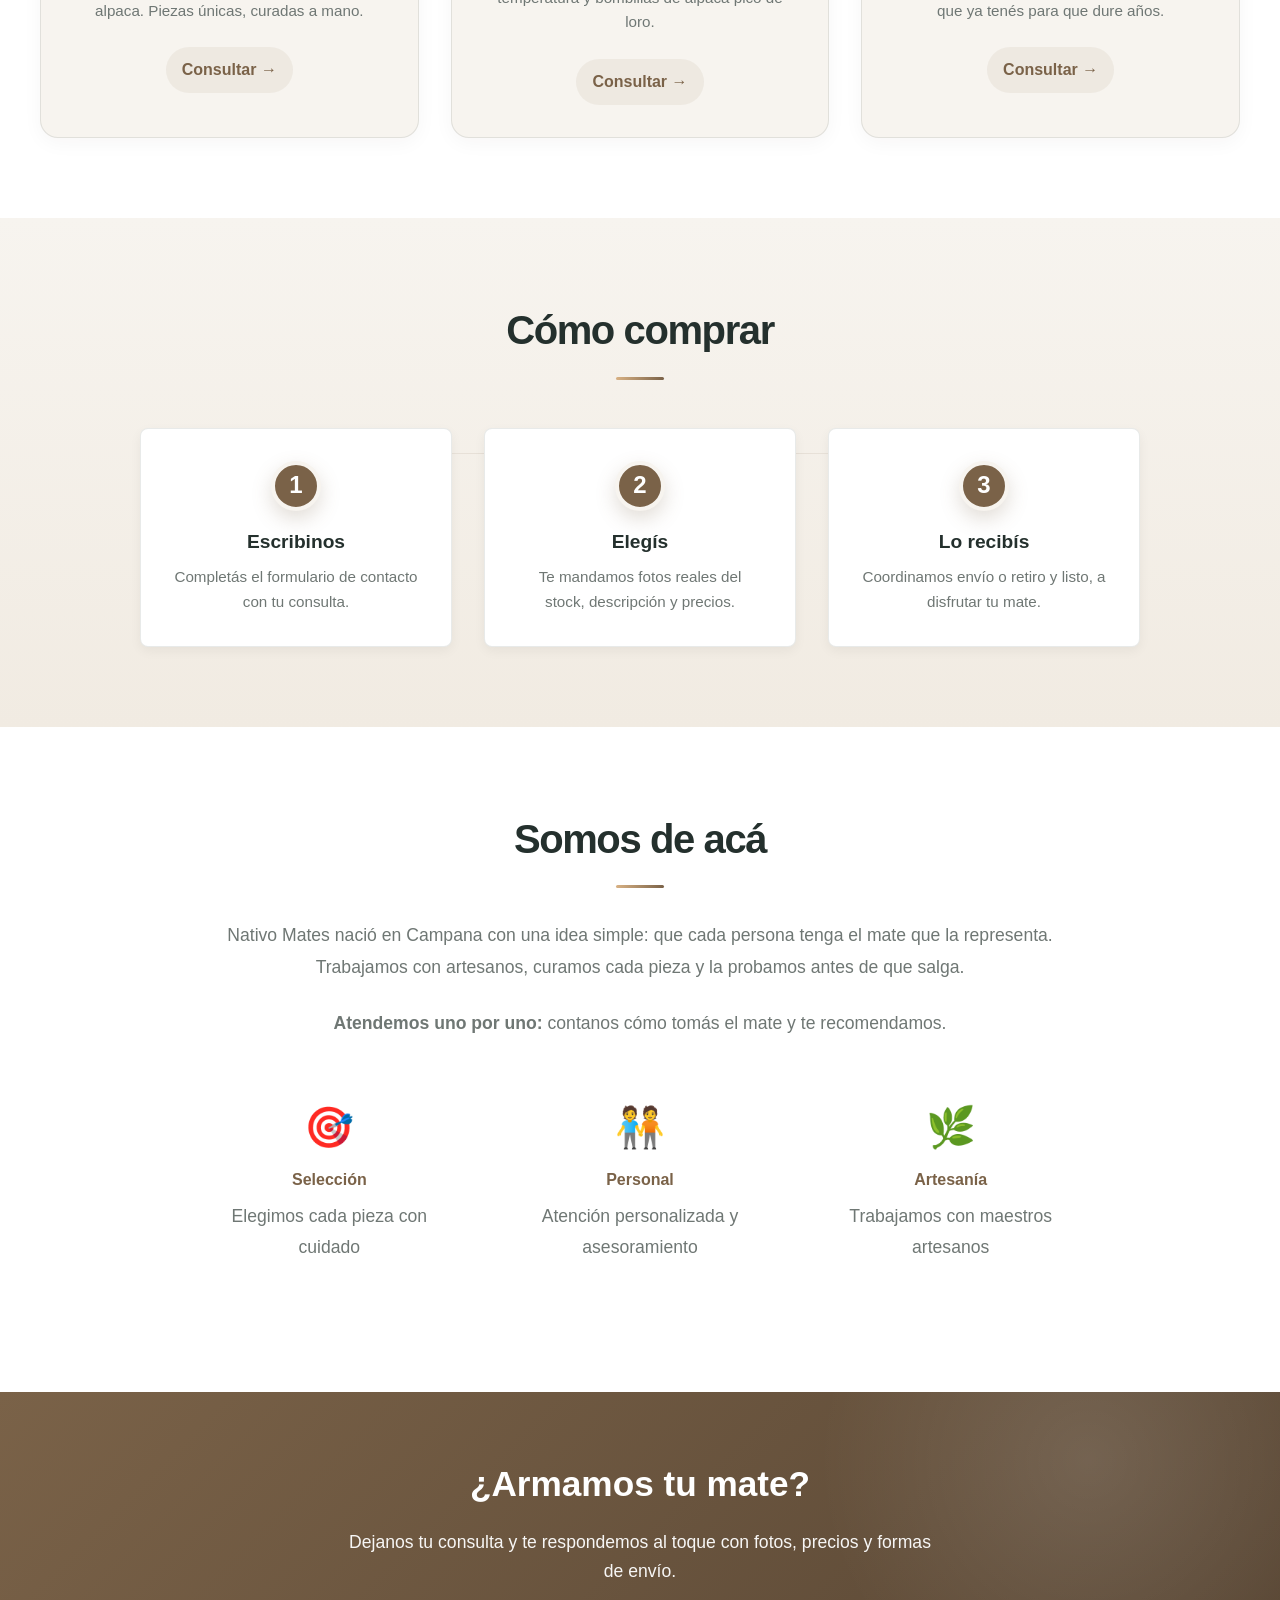
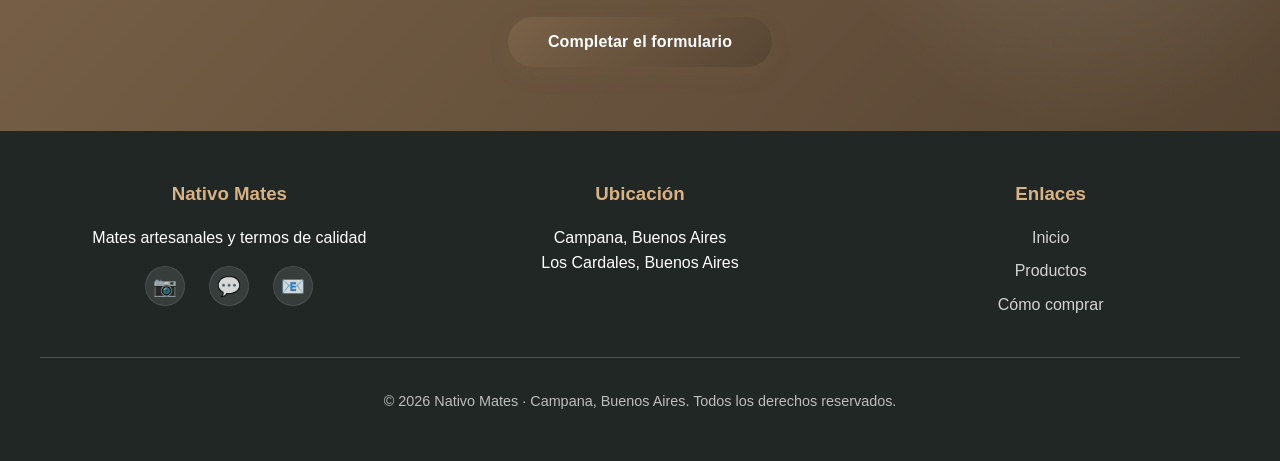
==== commit c772923b: "Fix HTML encoding issues in index.html" ====
--- a/index.html
+++ b/index.html
@@ -53,7 +53,7 @@
             </div>
             <div class="feature-card">
                 <div class="feature-icon">💼</div>
-                <h3>Mayor y menor</h3>
+                <h3>Hechos para vos</h3>
                 <p>Precios especiales para revendedores y compras en cantidad.</p>
             </div>
             <div class="feature-card">
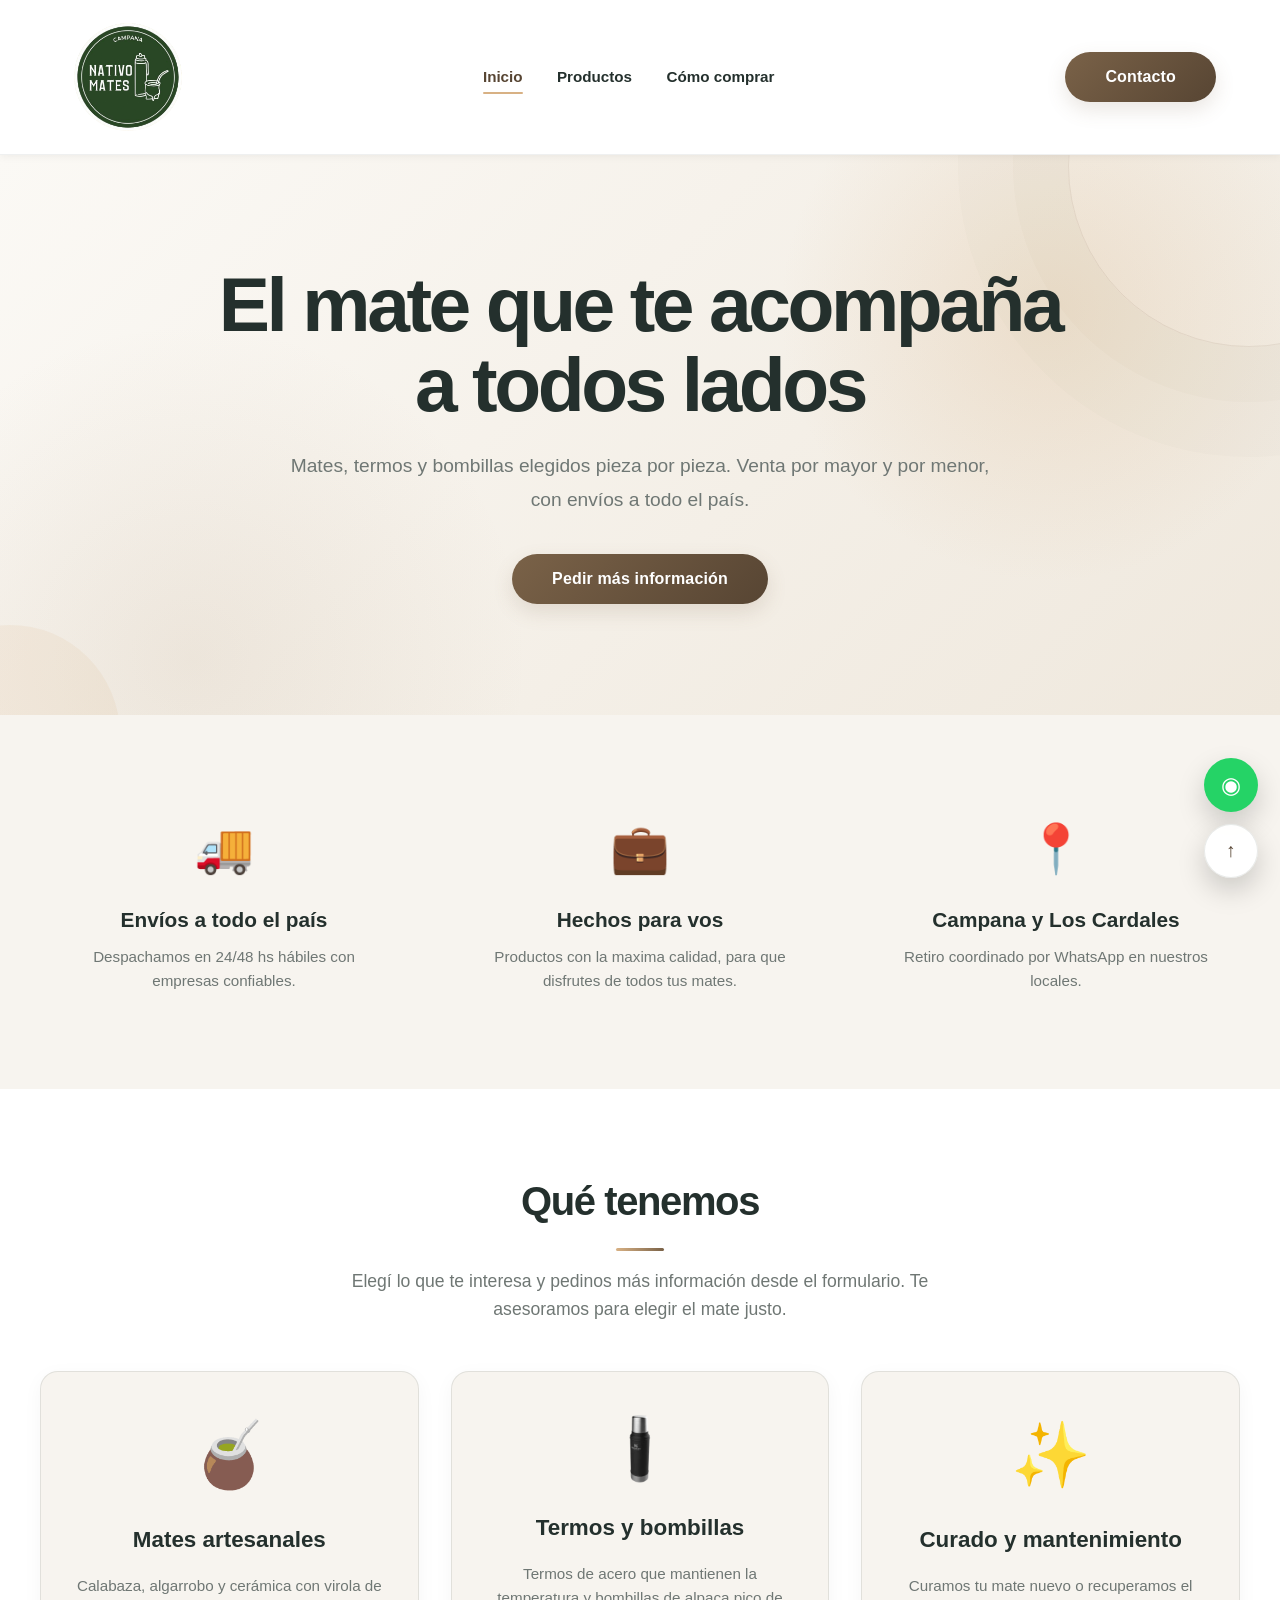
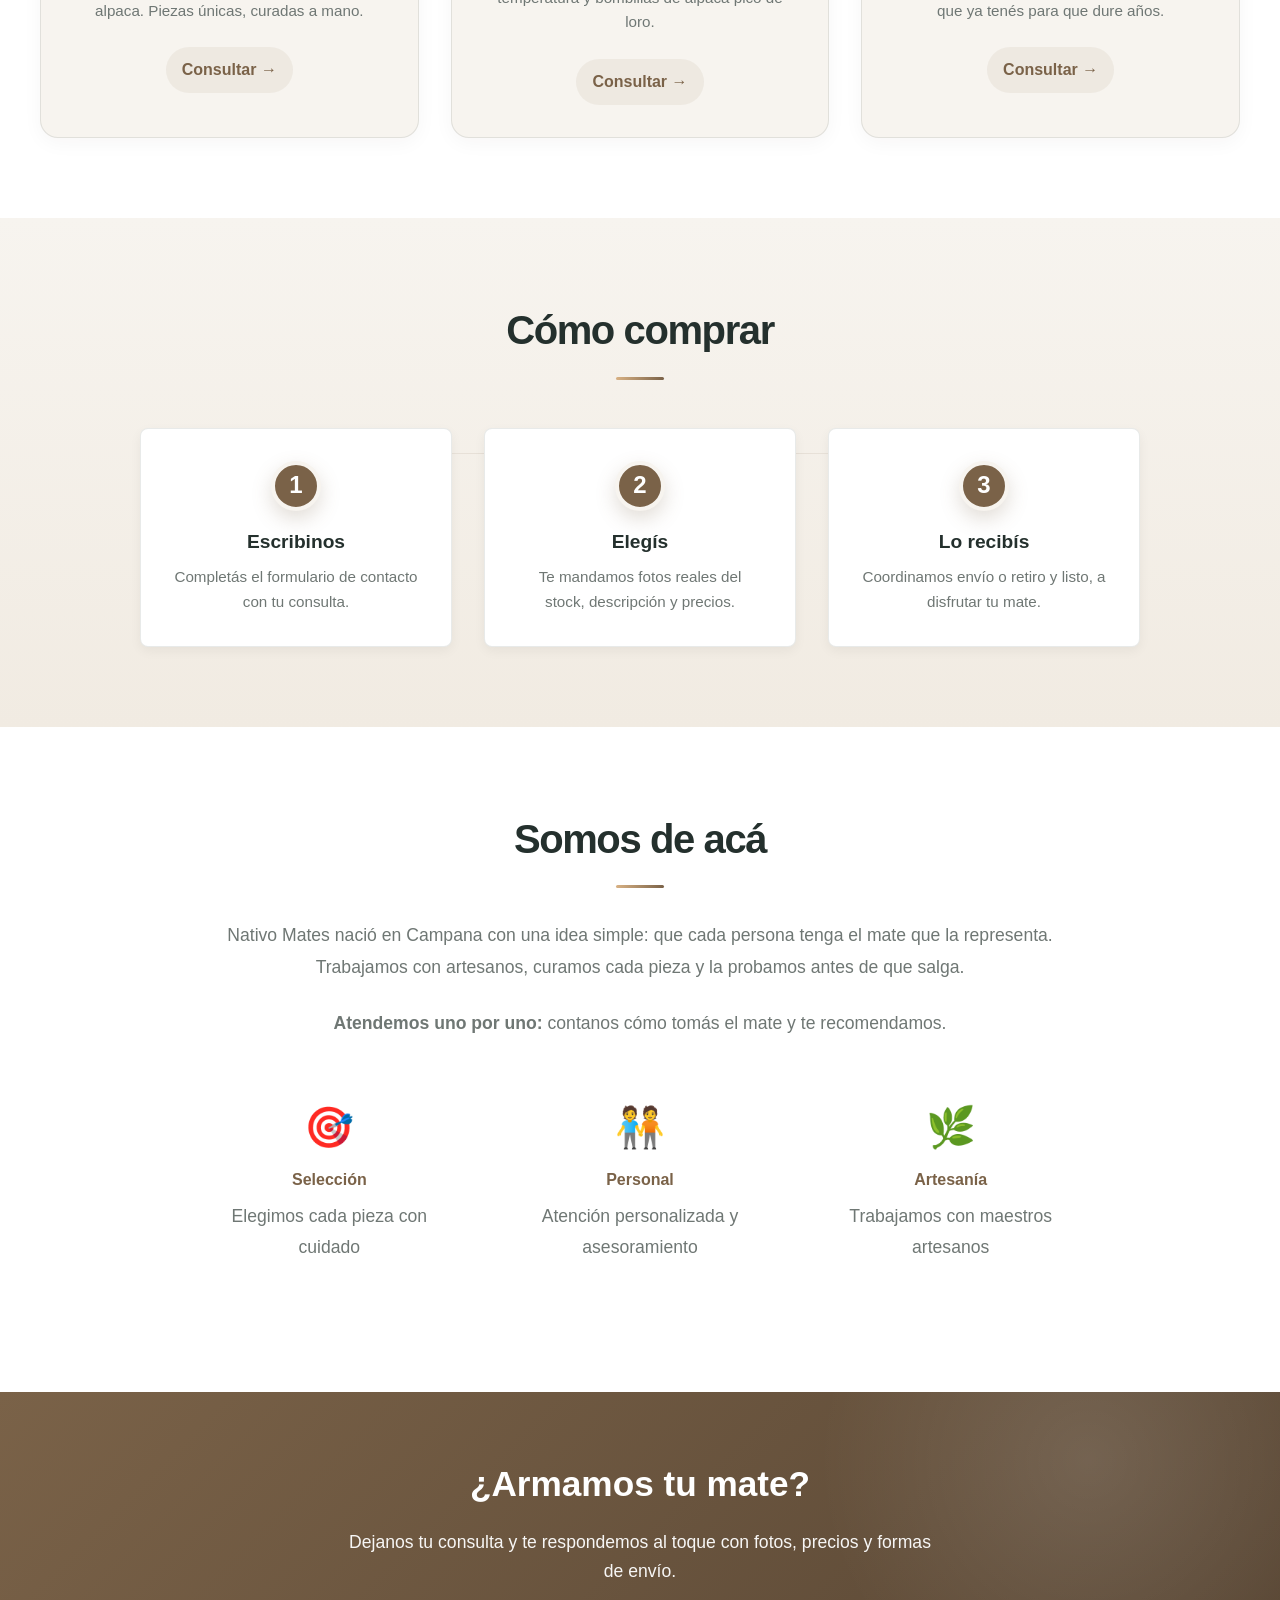
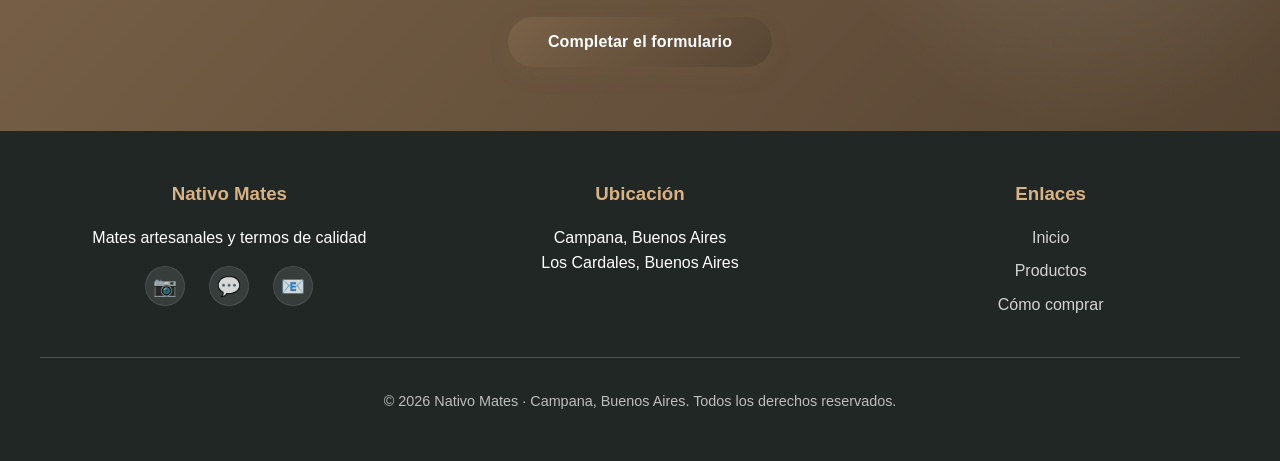
==== commit 5ab4c4f9: "Fix HTML encoding issues in index.html" ====
--- a/index.html
+++ b/index.html
@@ -54,7 +54,7 @@
             <div class="feature-card">
                 <div class="feature-icon">💼</div>
                 <h3>Hechos para vos</h3>
-                <p>Precios especiales para revendedores y compras en cantidad.</p>
+                <p>Productos con la maxima calidad, para que disfrutes de todos tus mates.</p>
             </div>
             <div class="feature-card">
                 <div class="feature-icon">📍</div>
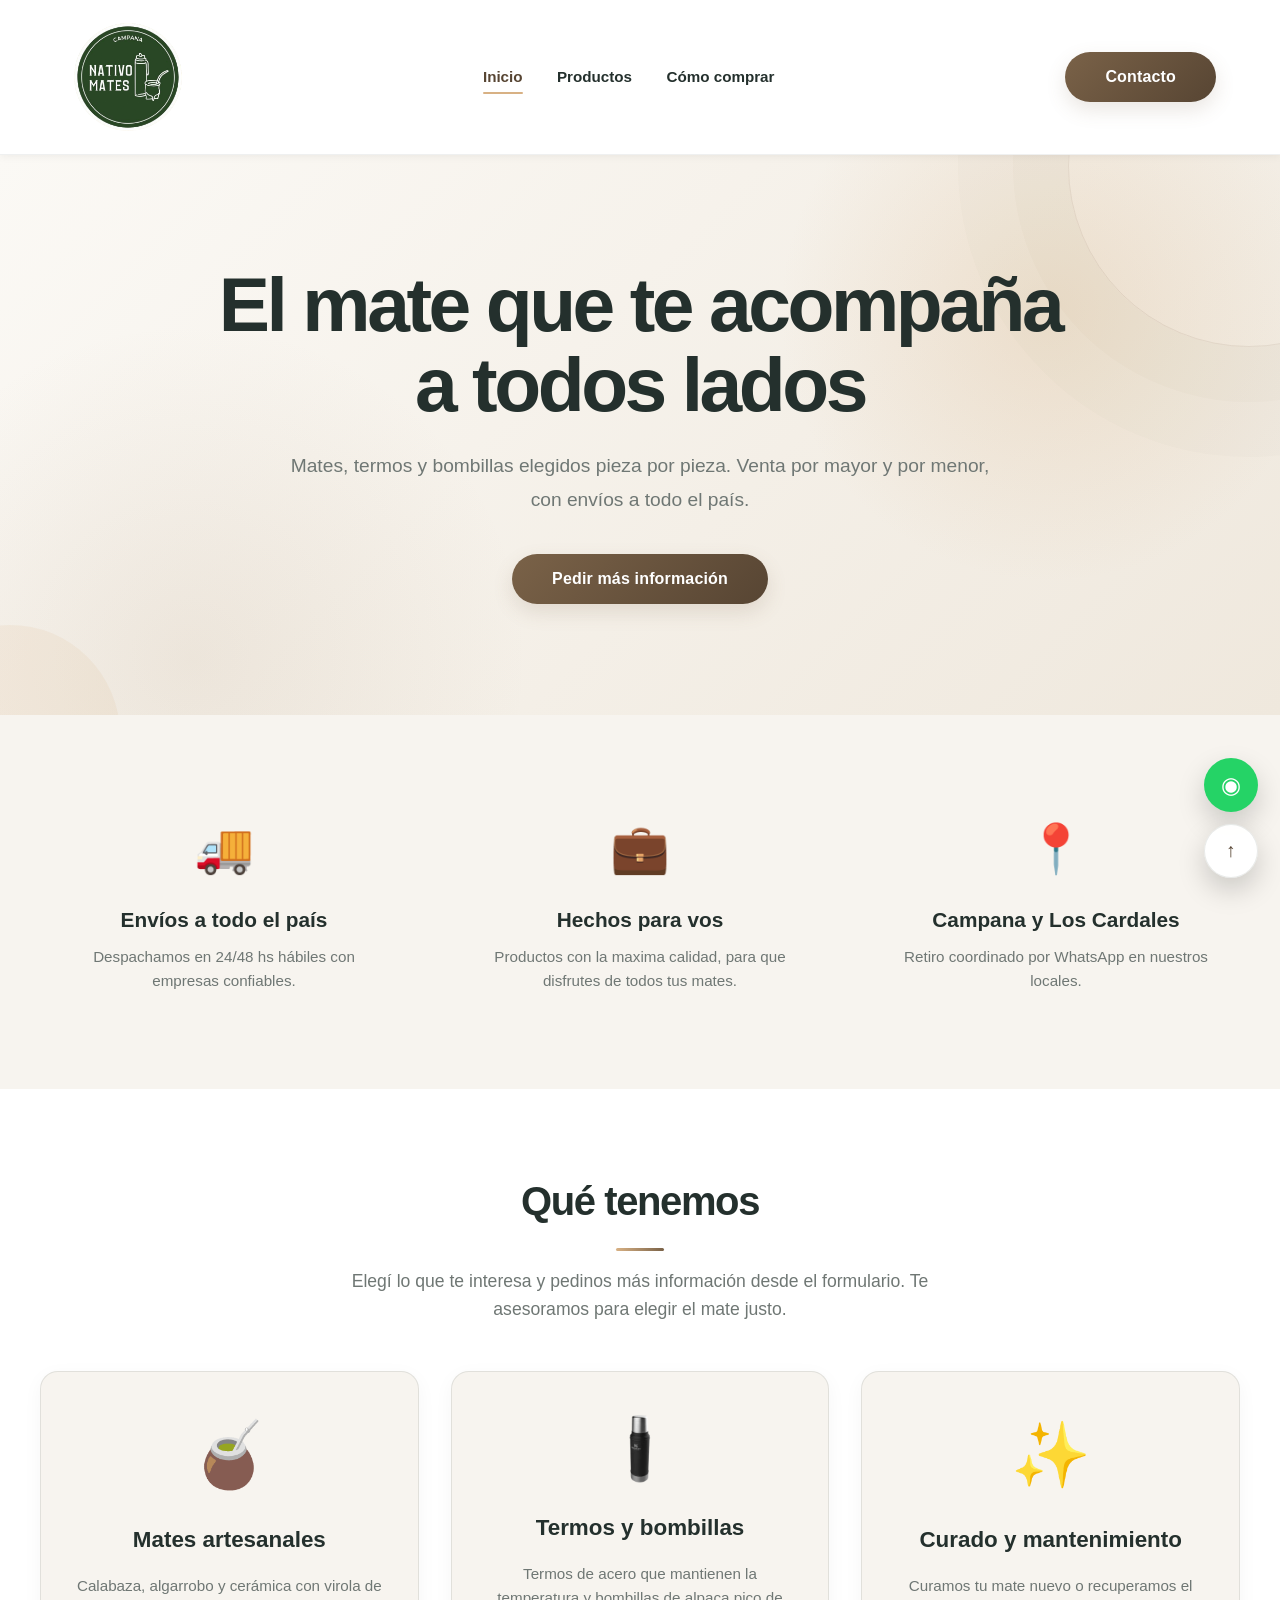
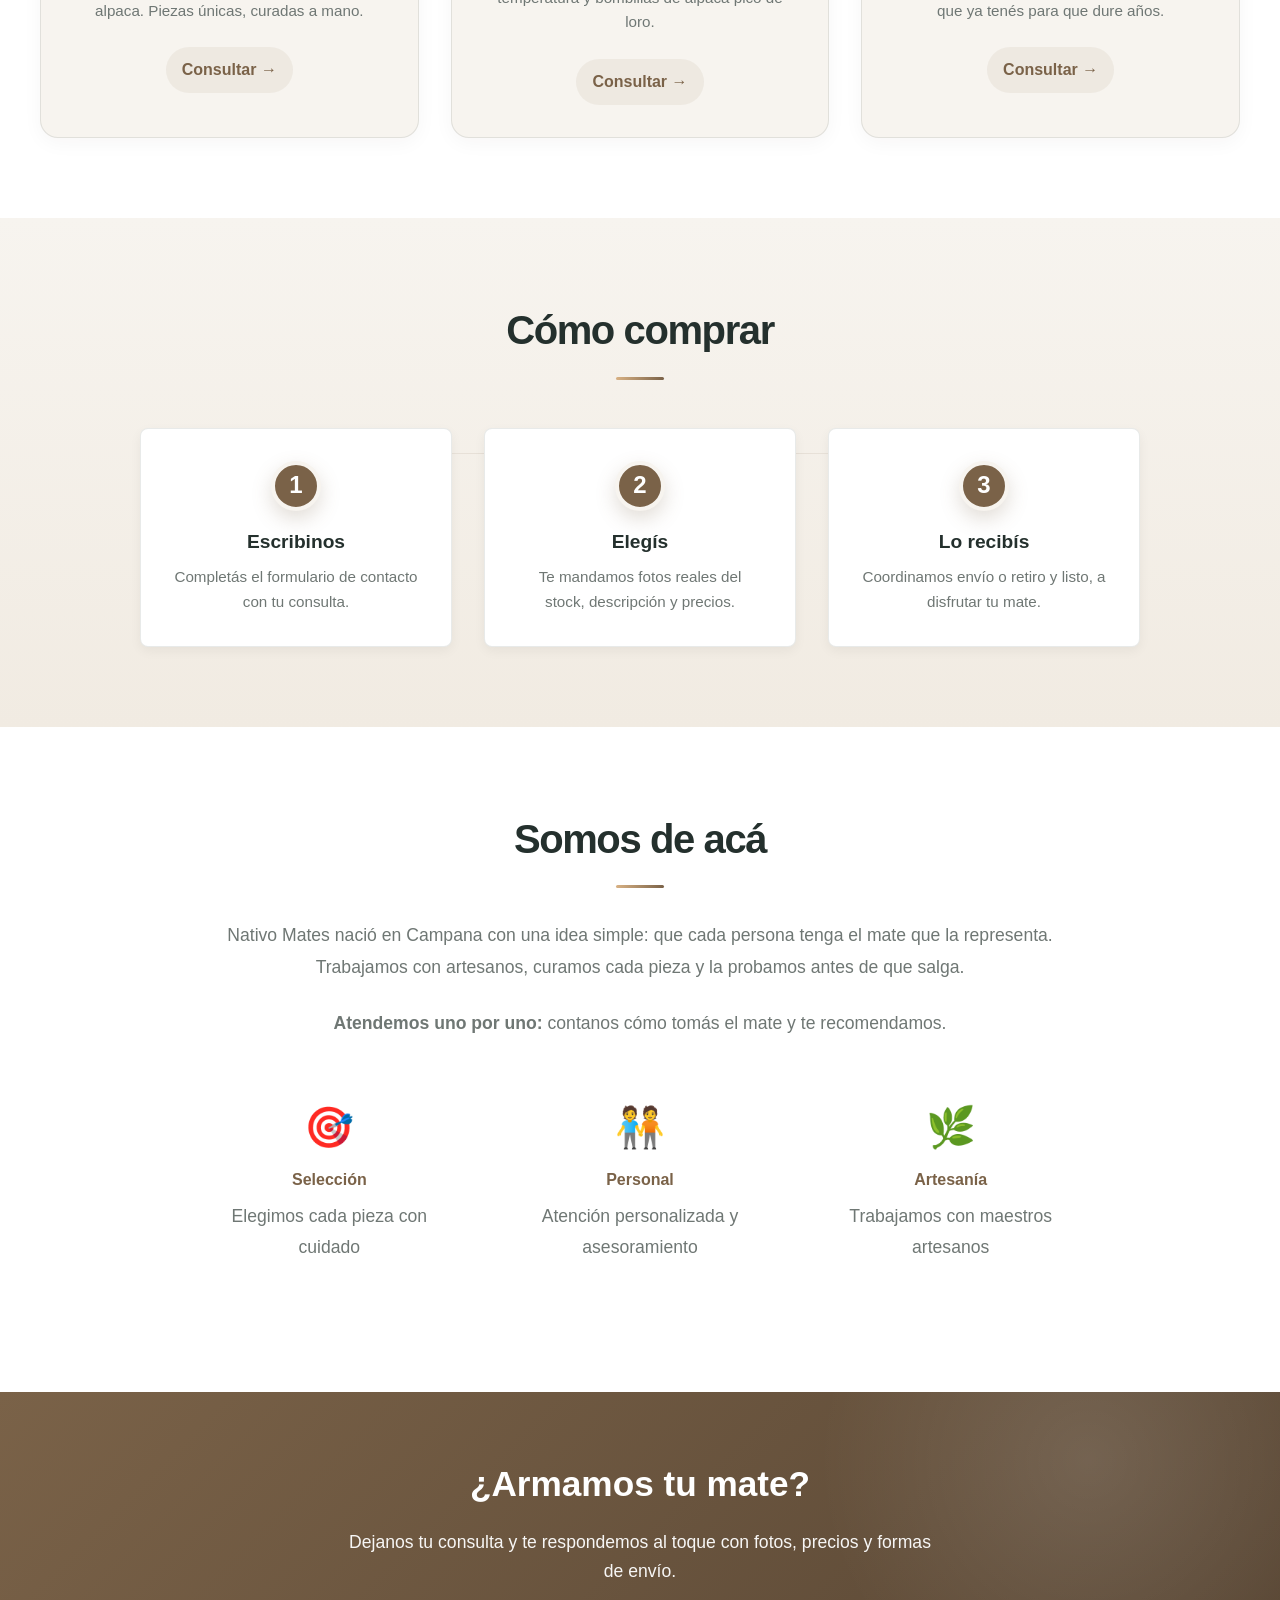
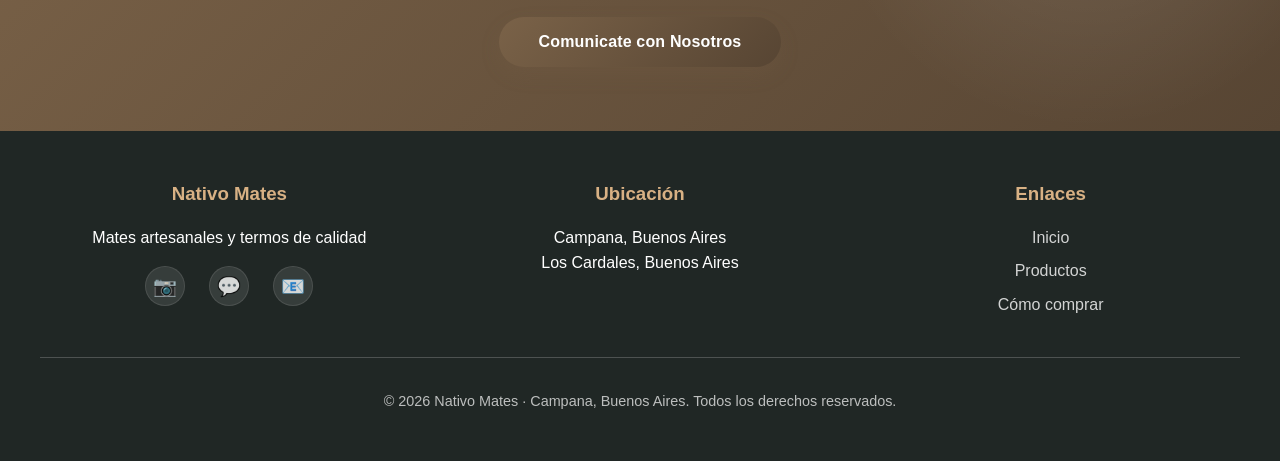
==== commit 47f46fdb: "Fix HTML encoding issues in index.html" ====
--- a/index.html
+++ b/index.html
@@ -154,7 +154,7 @@
         <div class="cta-container">
             <h2>¿Armamos tu mate?</h2>
             <p>Dejanos tu consulta y te respondemos al toque con fotos, precios y formas de envío.</p>
-            <button class="btn-primary" onclick="openContactForm()">Completar el formulario</button>
+            <button class="btn-primary" onclick="openContactForm()">Comunicate con Nosotros</button>
         </div>
     </section>
 
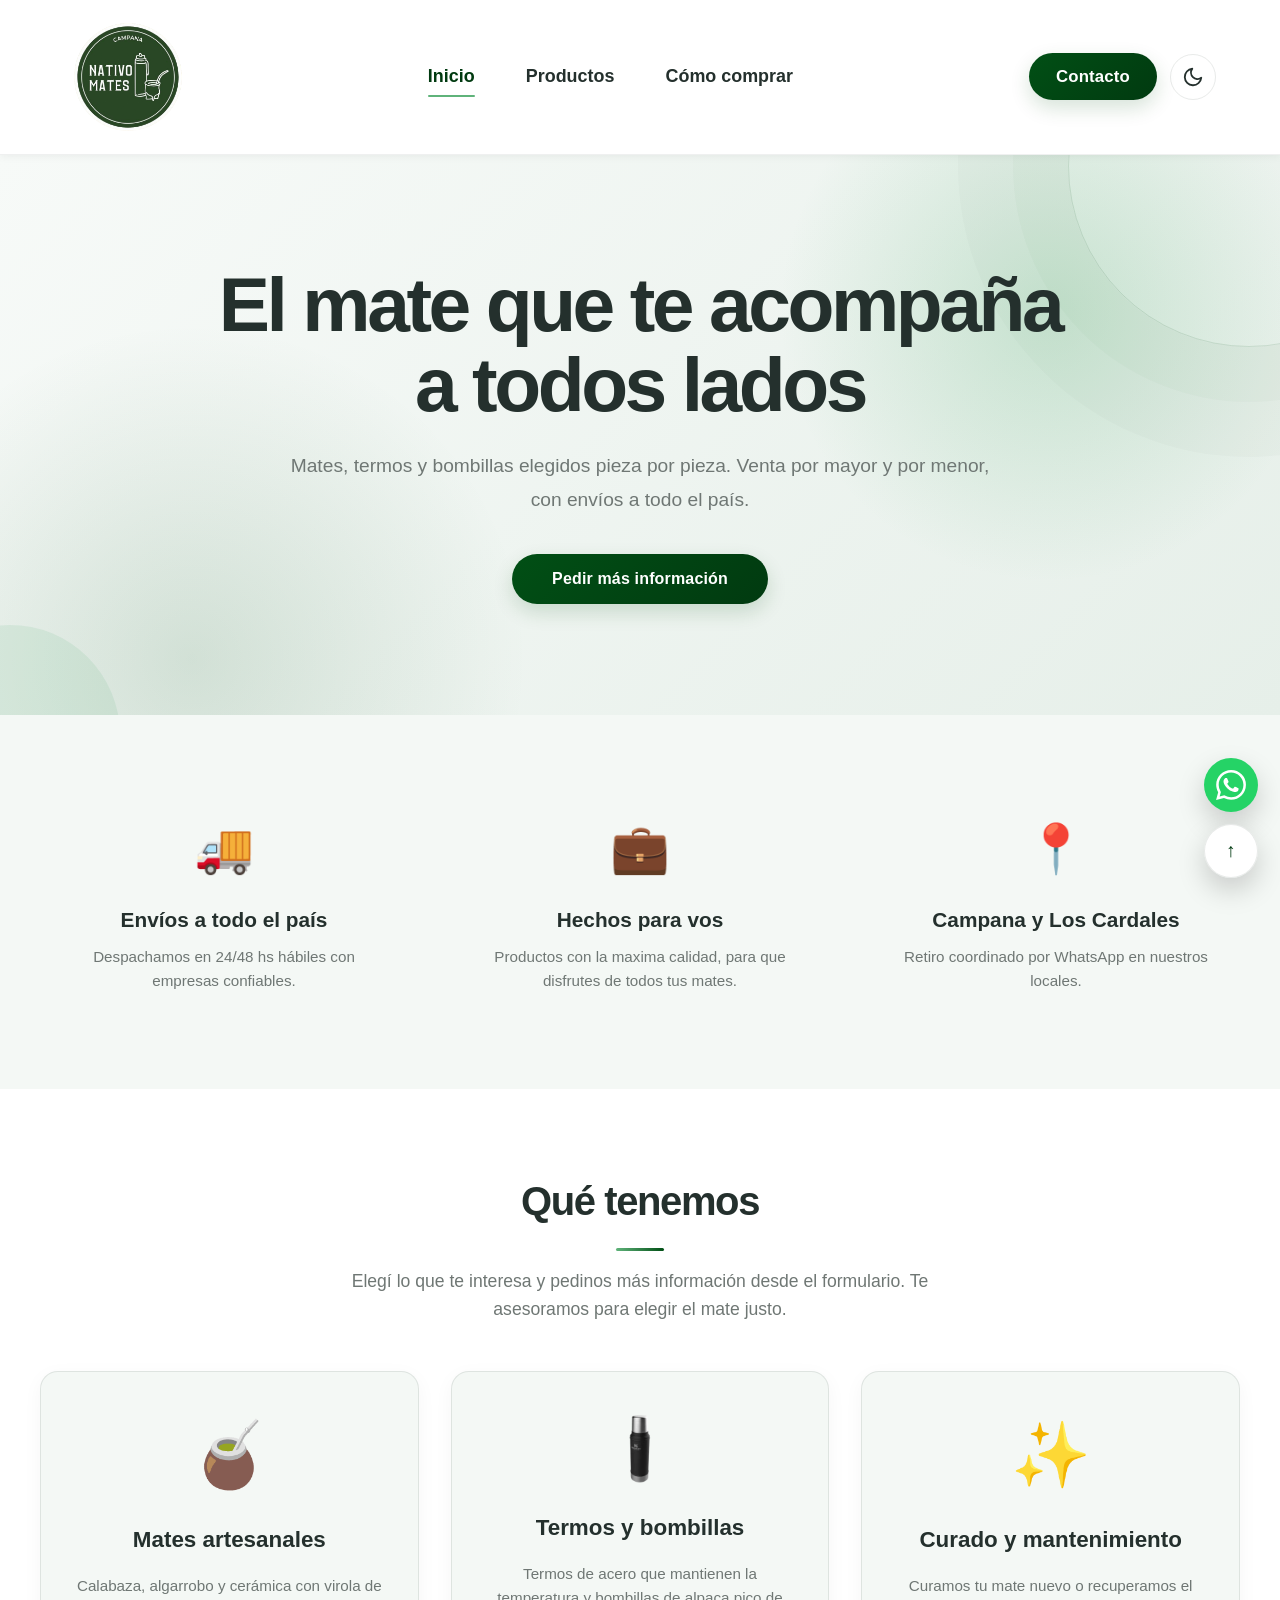
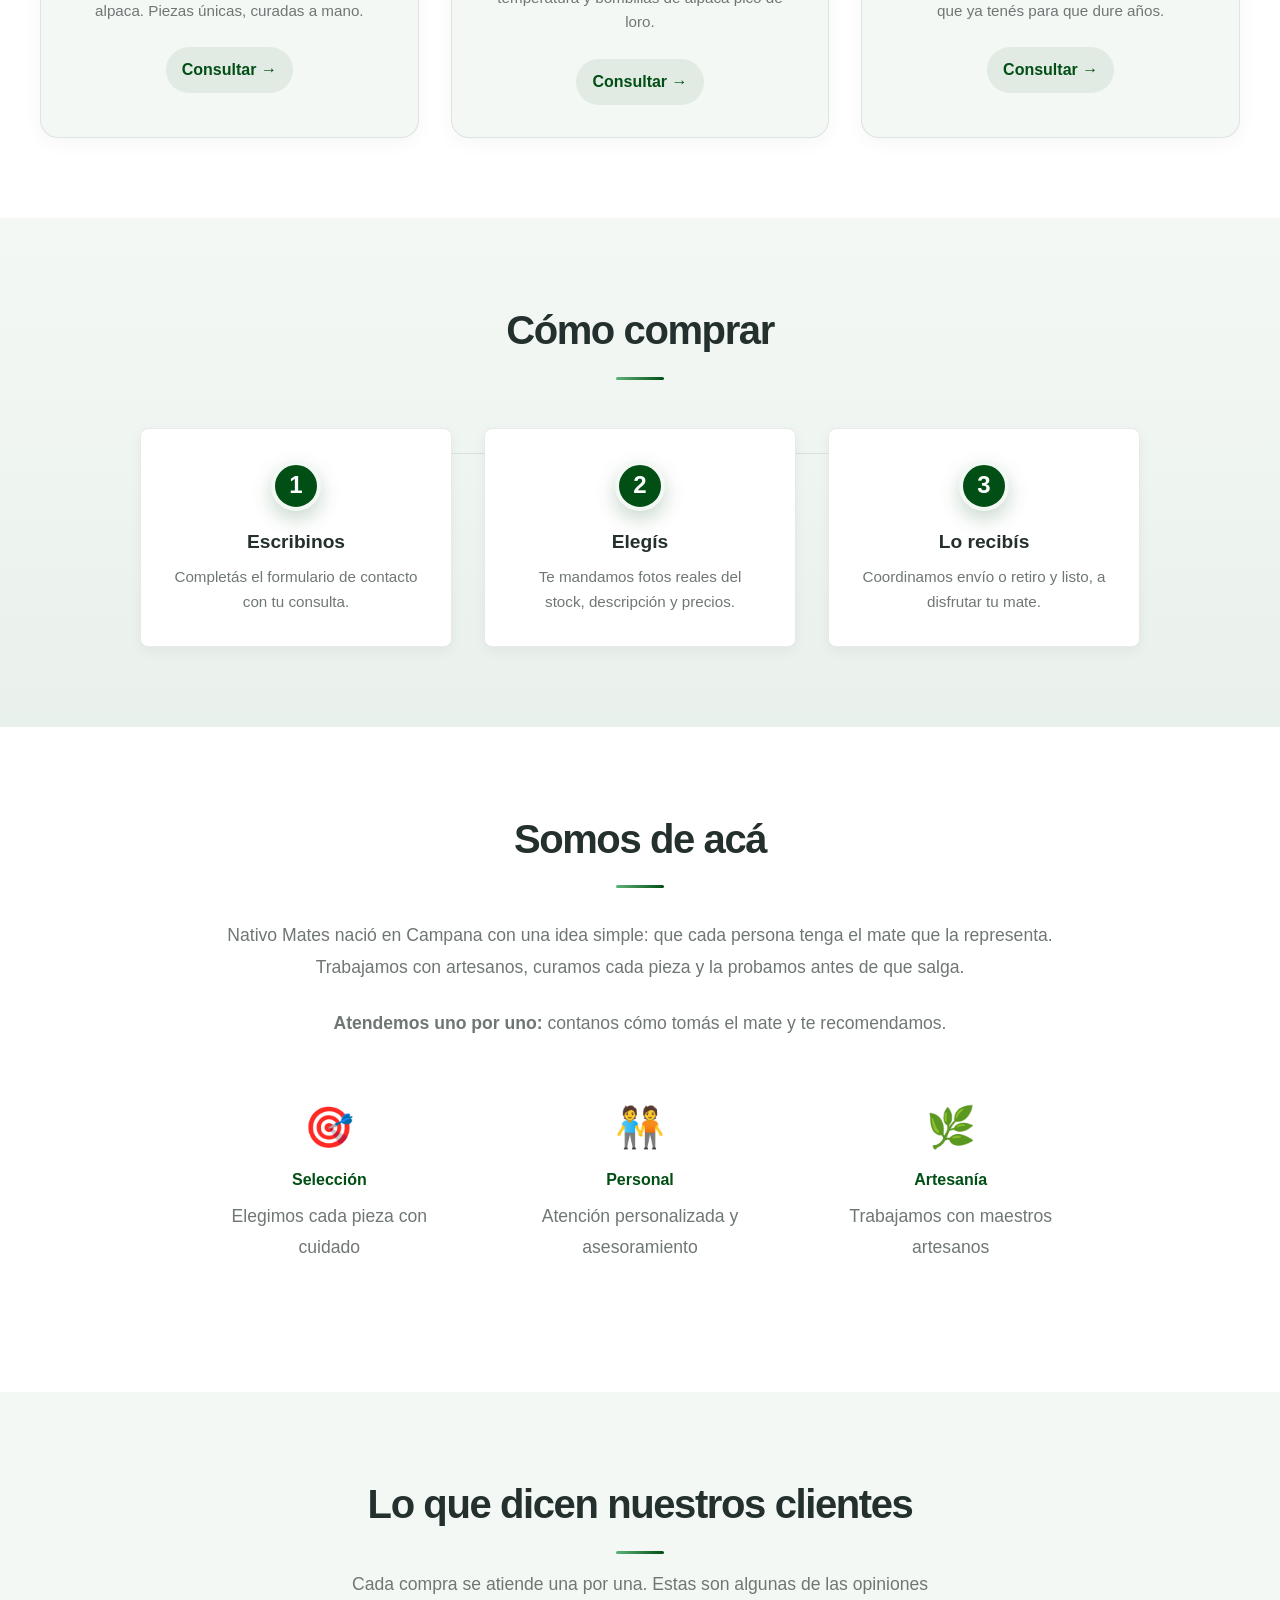
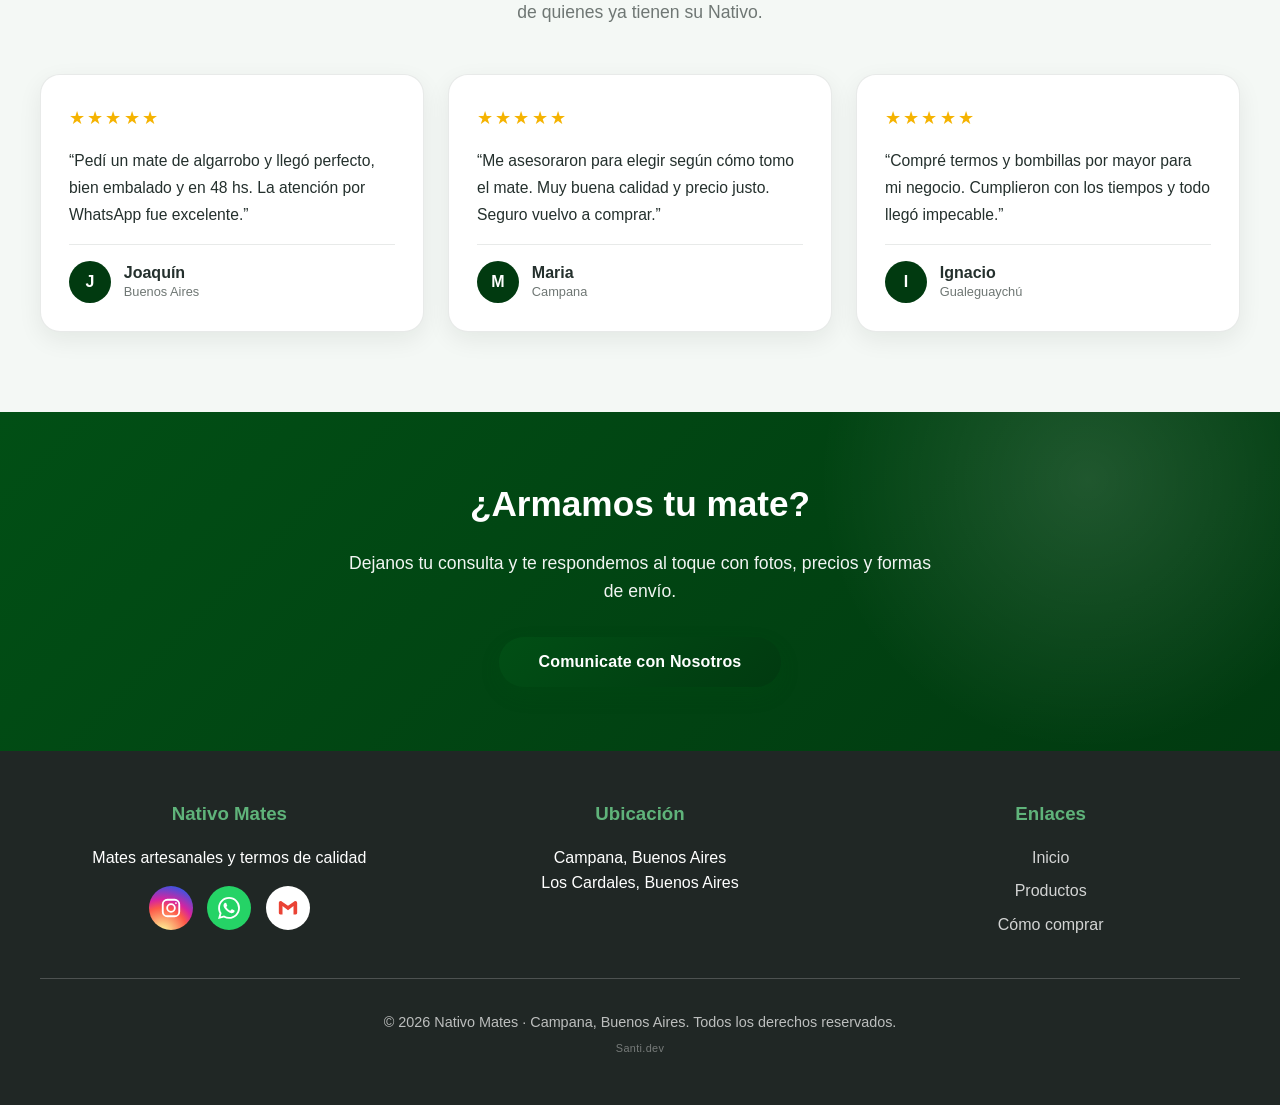
==== commit 8265f0a7: "Add files via upload" ====
--- a/index.html
+++ b/index.html
@@ -12,6 +12,7 @@
     <meta name="viewport" content="width=device-width, initial-scale=1.0">
     <title>Nativo Mates Campana | Mates artesanales y termos</title>
     <link rel="icon" type="image/png" href="nativomateslogo.png">
+    <script>try{if(localStorage.getItem("nm-theme")==="dark")document.documentElement.setAttribute("data-theme","dark")}catch(e){}</script>
     <link rel="stylesheet" href="style.css">
 </head>
 <body>
@@ -185,10 +186,11 @@
             </div>
             <div class="footer-bottom">
                 <p>&copy; 2026 Nativo Mates · Campana, Buenos Aires. Todos los derechos reservados.</p>
+                <p class="dev-credit"><a href="https://santicz-devs.github.io/PaginaPersonal/#home" target="_blank" rel="noopener noreferrer">Santi.dev</a></p>
             </div>
         </div>
     </footer>
 
     <script src="script.js"></script>
 </body>
-</html>
+</html>
--- a/style.css
+++ b/style.css
@@ -9,11 +9,11 @@
 }
 
 :root {
-    --primary-color: #8B7355;
-    --secondary-color: #D4A574;
+    --primary-color: #014F15;
+    --secondary-color: #5fb37a;
     --text-dark: #2c3e50;
     --text-light: #7f8c8d;
-    --bg-light: #f9f7f4;
+    --bg-light: #f4f8f5;
     --white: #ffffff;
     --border-color: #e8e8e8;
 }
@@ -88,7 +88,7 @@
 }
 
 .contact-btn:hover {
-    background-color: #6d5a44;
+    background-color: #013a10;
 }
 
 /* ============================================
@@ -96,7 +96,7 @@
    ============================================ */
 
 .hero {
-    background: linear-gradient(135deg, #f9f7f4 0%, #f0ebe5 100%);
+    background: linear-gradient(135deg, #f4f8f5 0%, #e9f1ec 100%);
     padding: 5rem 2rem;
     text-align: center;
 }
@@ -137,9 +137,9 @@
 }
 
 .btn-primary:hover {
-    background-color: #6d5a44;
+    background-color: #013a10;
     transform: translateY(-2px);
-    box-shadow: 0 8px 16px rgba(139, 115, 85, 0.2);
+    box-shadow: 0 8px 16px rgba(1,79,21,0.2);
 }
 
 .btn-secondary {
@@ -391,7 +391,7 @@
    ============================================ */
 
 .cta {
-    background: linear-gradient(135deg, var(--primary-color) 0%, #6d5a44 100%);
+    background: linear-gradient(135deg, var(--primary-color) 0%, #013a10 100%);
     color: var(--white);
     padding: 4rem 2rem;
     text-align: center;
@@ -559,16 +559,16 @@
    Capa adicional: no reemplaza imágenes, links, GTM ni WhatsApp.
    ========================================================= */
 :root {
-    --primary-color: #7a6248;
-    --primary-dark: #574533;
-    --secondary-color: #d8b184;
+    --primary-color: #014F15;
+    --primary-dark: #013a10;
+    --secondary-color: #5fb37a;
     --text-dark: #24302d;
     --text-light: #6f7774;
-    --bg-light: #f7f4ef;
+    --bg-light: #f4f8f5;
     --border-color: rgba(36,48,45,.10);
-    --shadow-sm: 0 8px 24px rgba(47,38,29,.07);
-    --shadow-md: 0 18px 45px rgba(47,38,29,.12);
-    --shadow-lg: 0 28px 70px rgba(47,38,29,.18);
+    --shadow-sm: 0 8px 24px rgba(1,30,8,.07);
+    --shadow-md: 0 18px 45px rgba(1,30,8,.12);
+    --shadow-lg: 0 28px 70px rgba(1,30,8,.18);
     --radius-md: 18px;
 }
 
@@ -578,7 +578,7 @@
     background:rgba(255,255,255,.90);
     backdrop-filter:blur(16px); -webkit-backdrop-filter:blur(16px);
     border-bottom:1px solid rgba(36,48,45,.07);
-    box-shadow:0 4px 22px rgba(47,38,29,.05);
+    box-shadow:0 4px 22px rgba(1,30,8,.05);
     transition:box-shadow .3s ease, background .3s ease;
 }
 .header-container { min-height:78px; padding:.8rem 1.5rem; }
@@ -589,7 +589,7 @@
     position:relative; margin-left:0; padding:.65rem .9rem; border-radius:10px;
     font-weight:600; transition:color .25s,background .25s,transform .25s;
 }
-nav a:hover { color:var(--primary-dark); background:rgba(216,177,132,.12); transform:translateY(-1px); }
+nav a:hover { color:var(--primary-dark); background:rgba(95,179,122,.12); transform:translateY(-1px); }
 nav a::after {
     content:""; position:absolute; left:.9rem; right:.9rem; bottom:.35rem; height:2px;
     border-radius:99px; background:var(--secondary-color); transform:scaleX(0); transition:transform .25s;
@@ -597,18 +597,18 @@
 nav a:hover::after, nav a[aria-current="page"]::after { transform:scaleX(1); }
 nav a[aria-current="page"] { color:var(--primary-dark); }
 
-.btn-primary,.btn-secondary { border-radius:999px; font-weight:700; letter-spacing:.01em; box-shadow:0 8px 20px rgba(122,98,72,.16); }
+.btn-primary,.btn-secondary { border-radius:999px; font-weight:700; letter-spacing:.01em; box-shadow:0 8px 20px rgba(1,79,21,.16); }
 .btn-primary { background:linear-gradient(135deg,var(--primary-color),var(--primary-dark)); position:relative; overflow:hidden; }
-.btn-primary:hover { background:linear-gradient(135deg,var(--primary-dark),#493a2d); transform:translateY(-3px); box-shadow:0 14px 30px rgba(87,69,51,.22); }
+.btn-primary:hover { background:linear-gradient(135deg,var(--primary-dark),#012a0b); transform:translateY(-3px); box-shadow:0 14px 30px rgba(1,58,16,.22); }
 
 .hero {
     position:relative; isolation:isolate; overflow:hidden; min-height:560px; display:flex; align-items:center;
-    background:radial-gradient(circle at 82% 28%,rgba(216,177,132,.27),transparent 24%),
-               radial-gradient(circle at 15% 90%,rgba(169,138,103,.13),transparent 28%),
-               linear-gradient(135deg,#fbf9f5 0%,#efe8dd 100%);
-}
-.hero::before { content:""; position:absolute; z-index:-1; width:360px; height:360px; right:-150px; top:-170px; border:1px solid rgba(122,98,72,.12); border-radius:50%; box-shadow:0 0 0 55px rgba(122,98,72,.025),0 0 0 110px rgba(122,98,72,.018); }
-.hero::after { content:""; position:absolute; z-index:-1; width:220px; height:220px; left:-100px; bottom:-130px; border-radius:50%; background:rgba(216,177,132,.13); }
+    background:radial-gradient(circle at 82% 28%,rgba(95,179,122,.27),transparent 24%),
+               radial-gradient(circle at 15% 90%,rgba(1,79,21,.13),transparent 28%),
+               linear-gradient(135deg,#f7faf8 0%,#e6efe9 100%);
+}
+.hero::before { content:""; position:absolute; z-index:-1; width:360px; height:360px; right:-150px; top:-170px; border:1px solid rgba(1,79,21,.12); border-radius:50%; box-shadow:0 0 0 55px rgba(1,79,21,.025),0 0 0 110px rgba(1,79,21,.018); }
+.hero::after { content:""; position:absolute; z-index:-1; width:220px; height:220px; left:-100px; bottom:-130px; border-radius:50%; background:rgba(95,179,122,.13); }
 .hero h1 { max-width:850px; margin-inline:auto; font-size:clamp(2.5rem,6vw,4.8rem); font-weight:800; letter-spacing:-.045em; line-height:1.04; }
 .hero p { max-width:720px; margin-inline:auto; font-size:clamp(1rem,2vw,1.2rem); line-height:1.8; }
 .hero .btn-primary { margin-top:.25rem; }
@@ -616,21 +616,21 @@
 .feature-card,.product-card,.step-card,.highlight { transition:transform .3s ease,box-shadow .3s ease,background .3s ease; }
 .feature-card:hover,.step-card:hover { transform:translateY(-6px); box-shadow:var(--shadow-sm); }
 .feature-card:hover { background:rgba(255,255,255,.78); border-radius:var(--radius-md); }
-.product-card { border:1px solid var(--border-color); border-radius:var(--radius-md); box-shadow:0 5px 20px rgba(47,38,29,.04); overflow:hidden; }
+.product-card { border:1px solid var(--border-color); border-radius:var(--radius-md); box-shadow:0 5px 20px rgba(1,30,8,.04); overflow:hidden; }
 .product-card:hover { transform:translateY(-8px); box-shadow:var(--shadow-md); }
 .product-icon img { transition:transform .35s ease; }
 .product-card:hover .product-icon img { transform:scale(1.08) rotate(-2deg); }
-.product-card a { display:inline-flex; align-items:center; gap:.45rem; padding:.65rem 1rem; border-radius:999px; background:rgba(122,98,72,.08); }
-.product-card a:hover { background:rgba(122,98,72,.16); transform:translateX(3px); }
+.product-card a { display:inline-flex; align-items:center; gap:.45rem; padding:.65rem 1rem; border-radius:999px; background:rgba(1,79,21,.08); }
+.product-card a:hover { background:rgba(1,79,21,.16); transform:translateX(3px); }
 .section-header h2,.about h2 { font-weight:800; letter-spacing:-.035em; }
 .section-header h2::after,.about h2::after { content:""; display:block; width:48px; height:3px; margin:.9rem auto 0; border-radius:99px; background:linear-gradient(90deg,var(--secondary-color),var(--primary-color)); }
 
-.how-to-buy { background:linear-gradient(180deg,#f7f4ef 0%,#f1ebe2 100%); }
+.how-to-buy { background:linear-gradient(180deg,#f4f8f5 0%,#e9f1ec 100%); }
 .steps-grid { position:relative; }
-.steps-grid::before { content:""; position:absolute; top:25px; left:16%; right:16%; height:1px; background:linear-gradient(90deg,transparent,rgba(122,98,72,.22),transparent); }
+.steps-grid::before { content:""; position:absolute; top:25px; left:16%; right:16%; height:1px; background:linear-gradient(90deg,transparent,rgba(1,79,21,.22),transparent); }
 .step-card { position:relative; z-index:1; border:1px solid var(--border-color); }
-.step-number { box-shadow:0 8px 20px rgba(122,98,72,.22); border:4px solid #f7f4ef; }
-.highlight:hover { transform:translateY(-5px); background:rgba(247,244,239,.75); border-radius:var(--radius-md); }
+.step-number { box-shadow:0 8px 20px rgba(1,79,21,.22); border:4px solid #f4f8f5; }
+.highlight:hover { transform:translateY(-5px); background:rgba(244,248,245,.75); border-radius:var(--radius-md); }
 .cta { position:relative; overflow:hidden; background:radial-gradient(circle at 85% 20%,rgba(255,255,255,.12),transparent 24%),linear-gradient(135deg,var(--primary-color),var(--primary-dark)); }
 footer { background:#202725; }
 .social-links a { border:1px solid rgba(255,255,255,.10); }
@@ -641,7 +641,9 @@
 .floating-btn-wrap { position:relative; }
 .floating-btn { width:54px; height:54px; display:grid; place-items:center; border:0; border-radius:50%; cursor:pointer; text-decoration:none; box-shadow:0 12px 28px rgba(0,0,0,.18); transition:transform .25s,box-shadow .25s,opacity .25s; }
 .floating-btn:hover { transform:translateY(-4px) scale(1.04); box-shadow:0 16px 34px rgba(0,0,0,.22); }
-.floating-whatsapp { background:#25D366; color:#fff; font-size:1.45rem; }
+.floating-whatsapp { background:#25D366; color:#fff; }
+.floating-whatsapp svg { width:30px; height:30px; display:block; }
+.floating-whatsapp:hover { background:#1ebe5b; }
 .floating-top { background:rgba(255,255,255,.96); color:var(--primary-dark); border:1px solid var(--border-color); font-size:1.2rem; opacity:0; pointer-events:none; transform:translateY(10px); }
 .floating-top.visible { opacity:1; pointer-events:auto; transform:translateY(0); }
 .floating-label { position:absolute; right:66px; top:50%; transform:translateY(-50%) translateX(5px); padding:.5rem .75rem; border-radius:8px; background:#202725; color:#fff; font-size:.78rem; font-weight:700; white-space:nowrap; opacity:0; pointer-events:none; transition:opacity .2s,transform .2s; }
@@ -659,21 +661,21 @@
 .filtros-header { text-align:center; margin-bottom:.75rem; }
 .filtros-header h3 { font-size:.92rem; text-transform:uppercase; letter-spacing:.08em; }
 .filtros-container { display:flex; justify-content:center; flex-wrap:wrap; gap:.55rem; }
-.filtro-btn { border:1px solid rgba(122,98,72,.18); background:#fff; color:var(--text-dark); padding:.65rem 1.1rem; border-radius:999px; font-weight:700; cursor:pointer; transition:all .22s; }
-.filtro-btn:hover { border-color:var(--secondary-color); background:rgba(216,177,132,.10); transform:translateY(-1px); }
-.filtro-btn.active { background:var(--primary-dark); border-color:var(--primary-dark); color:#fff; box-shadow:0 8px 20px rgba(87,69,51,.18); }
+.filtro-btn { border:1px solid rgba(1,79,21,.18); background:#fff; color:var(--text-dark); padding:.65rem 1.1rem; border-radius:999px; font-weight:700; cursor:pointer; transition:all .22s; }
+.filtro-btn:hover { border-color:var(--secondary-color); background:rgba(95,179,122,.10); transform:translateY(-1px); }
+.filtro-btn.active { background:var(--primary-dark); border-color:var(--primary-dark); color:#fff; box-shadow:0 8px 20px rgba(1,58,16,.18); }
 .buscar-seccion { padding:0 2rem 3rem; }
 .buscar-container { max-width:650px; margin:0 auto; }
 .buscador-input { width:100%; padding:1rem 1.25rem; border:1px solid var(--border-color); border-radius:999px; outline:none; background:#fff; color:var(--text-dark); font:inherit; box-shadow:var(--shadow-sm); transition:border-color .25s,box-shadow .25s,transform .25s; }
-.buscador-input:focus { border-color:rgba(122,98,72,.45); box-shadow:0 0 0 4px rgba(216,177,132,.18),var(--shadow-sm); transform:translateY(-1px); }
+.buscador-input:focus { border-color:rgba(1,79,21,.45); box-shadow:0 0 0 4px rgba(95,179,122,.18),var(--shadow-sm); transform:translateY(-1px); }
 .productos-grid { display:grid; grid-template-columns:repeat(3,minmax(0,1fr)); gap:1.5rem; }
 .producto-card { position:relative; overflow:hidden; display:flex; flex-direction:column; min-height:100%; background:#fff; border:1px solid var(--border-color); border-radius:20px; box-shadow:var(--shadow-sm); cursor:pointer; transition:transform .3s,box-shadow .3s,border-color .3s; }
-.producto-card:hover { transform:translateY(-8px); border-color:rgba(196,154,104,.32); box-shadow:var(--shadow-md); }
-.producto-imagen { height:280px; overflow:hidden; background:linear-gradient(145deg,#f8f5ef,#ece5da); }
+.producto-card:hover { transform:translateY(-8px); border-color:rgba(95,179,122,.32); box-shadow:var(--shadow-md); }
+.producto-imagen { height:280px; overflow:hidden; background:linear-gradient(145deg,#f4f8f5,#e3ede6); }
 .producto-imagen img { width:100%; height:100%; object-fit:cover; display:block; transition:transform .5s cubic-bezier(.2,.7,.2,1); }
 .producto-card:hover .producto-imagen img { transform:scale(1.06); }
 .producto-contenido { flex:1; padding:1.35rem 1.35rem .8rem; }
-.producto-categoria { display:inline-flex; padding:.3rem .65rem; border-radius:999px; background:rgba(216,177,132,.15); color:var(--primary-dark); font-size:.72rem; font-weight:800; text-transform:uppercase; letter-spacing:.06em; }
+.producto-categoria { display:inline-flex; padding:.3rem .65rem; border-radius:999px; background:rgba(95,179,122,.15); color:var(--primary-dark); font-size:.72rem; font-weight:800; text-transform:uppercase; letter-spacing:.06em; }
 .stock-badge { display:inline-flex; padding:.3rem .65rem; border-radius:999px; font-size:.72rem; font-weight:800; }
 .stock-disponible { background:rgba(46,125,50,.10); color:#2e7d32; }
 .stock-limitado { background:rgba(245,158,11,.12); color:#a16207; }
@@ -682,7 +684,7 @@
 .producto-descripcion { color:var(--text-light); font-size:.92rem; line-height:1.65; }
 .producto-footer { padding:0 1.35rem 1.35rem; }
 .producto-btn { width:100%; border:0; border-radius:12px; padding:.85rem 1rem; background:var(--primary-dark); color:#fff; font-weight:800; cursor:pointer; transition:transform .2s,background .2s,box-shadow .2s; }
-.producto-btn:hover { background:#493a2d; transform:translateY(-2px); box-shadow:0 10px 22px rgba(87,69,51,.20); }
+.producto-btn:hover { background:#012a0b; transform:translateY(-2px); box-shadow:0 10px 22px rgba(1,58,16,.20); }
 .modal { position:fixed; inset:0; z-index:2000; display:grid; place-items:center; padding:1.25rem; background:rgba(20,23,22,.68); backdrop-filter:blur(8px); animation:modalFade .2s ease both; }
 .modal-contenido { width:min(680px,100%); max-height:88vh; overflow:auto; background:#fff; border:1px solid rgba(255,255,255,.35); border-radius:24px; padding:1.5rem; box-shadow:var(--shadow-lg); animation:modalUp .28s cubic-bezier(.2,.8,.2,1) both; }
 .modal-cerrar { position:absolute; top:12px; right:12px; width:42px; height:42px; border:0; border-radius:50%; background:rgba(255,255,255,.92); color:var(--text-dark); font-size:1.5rem; cursor:pointer; box-shadow:var(--shadow-sm); z-index:2; }
@@ -718,3 +720,137 @@
     *,*::before,*::after { animation-duration:.01ms!important; transition-duration:.01ms!important; }
     .reveal { opacity:1; transform:none; }
 }
+
+/* Testimonials */
+.testimonials { background:var(--bg-light); padding:5rem 2rem; }
+.testimonials-container { max-width:1200px; margin:0 auto; }
+.testimonials-grid { display:grid; grid-template-columns:repeat(auto-fit,minmax(280px,1fr)); gap:1.5rem; margin-top:2.5rem; }
+.testimonial-card { margin:0; display:flex; flex-direction:column; gap:1rem; padding:1.75rem; background:#fff; border:1px solid var(--border-color); border-radius:20px; box-shadow:var(--shadow-sm); transition:transform .3s,box-shadow .3s; }
+.testimonial-card:hover { transform:translateY(-6px); box-shadow:var(--shadow-md); }
+.testimonial-stars { color:#f5b301; font-size:1.15rem; letter-spacing:.12em; }
+.testimonial-card blockquote { margin:0; flex:1; color:var(--text-dark); font-size:.98rem; line-height:1.7; }
+.testimonial-card figcaption { display:flex; align-items:center; gap:.8rem; padding-top:1rem; border-top:1px solid var(--border-color); }
+.testimonial-avatar { width:42px; height:42px; display:grid; place-items:center; flex-shrink:0; border-radius:50%; background:var(--primary-dark); color:#fff; font-weight:800; }
+.testimonial-author { display:flex; flex-direction:column; line-height:1.3; }
+.testimonial-author small { color:var(--text-light); font-size:.8rem; }
+@media (max-width:650px) { .testimonials { padding:3.5rem 1rem; } }
+
+/* Navigation: larger links (desktop) */
+@media (min-width:821px) {
+    .header-container { min-height:88px; }
+    nav { gap:.6rem; }
+    nav a { font-size:1.12rem; padding:.8rem 1.3rem; }
+    nav a::after { left:1.3rem; right:1.3rem; bottom:.45rem; }
+    .header-container > .btn-primary { font-size:1.05rem; padding:.85rem 1.7rem; }
+    .filtros-section { top:88px; }
+}
+@media (max-width:820px) {
+    .mobile-nav a { font-size:1.1rem; }
+}
+
+/* Footer social icons */
+.social-links { gap:.9rem; }
+.social-links a { display:grid; place-items:center; width:44px; height:44px; line-height:0; font-size:0; border:0; color:#fff; transition:transform .25s,box-shadow .25s,filter .25s; }
+.social-links a svg { width:22px; height:22px; display:block; }
+.social-links a:hover { transform:translateY(-3px) scale(1.06); box-shadow:0 10px 22px rgba(0,0,0,.28); filter:brightness(1.08); }
+.social-links a.social-instagram { background:radial-gradient(circle at 30% 107%,#fdf497 0%,#fdf497 5%,#fd5949 45%,#d6249f 60%,#285aeb 90%); }
+.social-links a.social-whatsapp { background:#25d366; }
+.social-links a.social-gmail { background:#fff; color:#ea4335; }
+
+/* ==========================================================
+   HEADER ACTIONS + BOTÓN MODO OSCURO
+   ========================================================== */
+.header-actions { display:flex; align-items:center; gap:.8rem; }
+.theme-toggle { width:46px; height:46px; display:grid; place-items:center; flex-shrink:0; border:1px solid var(--border-color); border-radius:50%; background:transparent; color:var(--text-dark); cursor:pointer; transition:background .25s,transform .25s,border-color .25s; }
+.theme-toggle:hover { background:rgba(95,179,122,.14); border-color:var(--secondary-color); transform:rotate(-12deg) scale(1.05); }
+.theme-toggle svg { width:22px; height:22px; display:block; }
+.theme-toggle .icon-sun { display:none; }
+html[data-theme="dark"] .theme-toggle .icon-sun { display:block; }
+html[data-theme="dark"] .theme-toggle .icon-moon { display:none; }
+@media (min-width:821px) { .header-actions .btn-primary { font-size:1.05rem; padding:.85rem 1.7rem; } }
+@media (max-width:820px) {
+    .header-actions { margin-left:auto; }
+    .header-actions .btn-primary { display:none; }
+    .mobile-menu-toggle { margin-left:0; }
+}
+
+/* Crédito del desarrollador (footer) */
+.dev-credit { margin-top:.4rem; font-size:.68rem; opacity:.55; letter-spacing:.03em; }
+.dev-credit a { color:inherit; text-decoration:none; transition:opacity .2s; }
+.dev-credit a:hover { text-decoration:underline; }
+.dev-credit:hover { opacity:1; }
+
+/* ==========================================================
+   MODO OSCURO
+   ========================================================== */
+body, header, .step-card, .producto-card, .testimonial-card { transition:background-color .3s ease, color .3s ease, border-color .3s ease; }
+
+html[data-theme="dark"] {
+    color-scheme: dark;
+    --text-dark:#e7efe9;
+    --text-light:#9db0a3;
+    --bg-light:#111a15;
+    --white:#0c120f;
+    --border-color:rgba(255,255,255,.10);
+    --primary-color:#5fb37a;
+    --primary-dark:#0b6b27;
+    --secondary-color:#7fd19a;
+    --shadow-sm:0 8px 24px rgba(0,0,0,.35);
+    --shadow-md:0 18px 45px rgba(0,0,0,.45);
+    --shadow-lg:0 28px 70px rgba(0,0,0,.55);
+}
+
+/* Header y navegación */
+html[data-theme="dark"] header { background:rgba(12,18,15,.88); border-bottom:1px solid rgba(255,255,255,.08); box-shadow:0 4px 22px rgba(0,0,0,.35); }
+html[data-theme="dark"] .logo img { background:rgba(244,248,245,.94); border-radius:12px; padding:.3rem .55rem; box-sizing:content-box; }
+html[data-theme="dark"] nav a:hover,
+html[data-theme="dark"] nav a[aria-current="page"] { color:var(--secondary-color); }
+html[data-theme="dark"] .mobile-menu-toggle { background:#16201a; color:var(--text-dark); }
+html[data-theme="dark"] .mobile-nav { background:rgba(14,21,17,.98); }
+html[data-theme="dark"] .mobile-nav a:hover { background:#16201a; }
+
+/* Botones */
+html[data-theme="dark"] .btn-primary,
+html[data-theme="dark"] .contact-btn { background:linear-gradient(135deg,#0f7f32,#0b6b27); color:#fff; box-shadow:0 8px 20px rgba(0,0,0,.35); }
+html[data-theme="dark"] .btn-primary:hover { background:linear-gradient(135deg,#13923a,#0f7f32); box-shadow:0 14px 30px rgba(0,0,0,.45); }
+html[data-theme="dark"] .btn-secondary:hover,
+html[data-theme="dark"] .step-number { background:#0b6b27; color:#fff; }
+html[data-theme="dark"] .producto-btn,
+html[data-theme="dark"] .sin-productos-btn,
+html[data-theme="dark"] .filtro-btn.active { background:#0b6b27; border-color:#0b6b27; color:#fff; }
+html[data-theme="dark"] .producto-btn:hover,
+html[data-theme="dark"] .sin-productos-btn:hover { background:#0f7f32; box-shadow:0 10px 22px rgba(0,0,0,.4); }
+
+/* Secciones */
+html[data-theme="dark"] .hero { background:radial-gradient(circle at 82% 28%,rgba(95,179,122,.16),transparent 26%),radial-gradient(circle at 15% 90%,rgba(1,79,21,.35),transparent 30%),linear-gradient(135deg,#101a14 0%,#0a100d 100%); }
+html[data-theme="dark"] .hero-productos { background:linear-gradient(135deg,#0a3d17 0%,#052a0e 100%); color:#fff; }
+html[data-theme="dark"] .hero-productos h1 { color:#fff; }
+html[data-theme="dark"] .how-to-buy { background:linear-gradient(180deg,#0e1612 0%,#111a15 100%); }
+html[data-theme="dark"] .cta { background:radial-gradient(circle at 85% 20%,rgba(255,255,255,.07),transparent 24%),linear-gradient(135deg,#0a5a1f,#012a0b); color:#fff; }
+html[data-theme="dark"] .feature-card:hover { background:rgba(255,255,255,.04); }
+html[data-theme="dark"] .highlight:hover { background:rgba(255,255,255,.04); }
+html[data-theme="dark"] .step-card,
+html[data-theme="dark"] .testimonial-card,
+html[data-theme="dark"] .modal-contenido { background:#16201a; }
+html[data-theme="dark"] .modal-contenido { border-color:rgba(255,255,255,.08); }
+html[data-theme="dark"] .modal-cerrar { background:rgba(22,32,26,.92); color:var(--text-dark); }
+html[data-theme="dark"] .testimonial-avatar { background:#0b6b27; color:#fff; }
+
+/* Productos */
+html[data-theme="dark"] .filtros-section { background:rgba(12,18,15,.92); }
+html[data-theme="dark"] .filtro-btn { background:#16201a; color:var(--text-dark); border-color:rgba(255,255,255,.14); }
+html[data-theme="dark"] .filtro-btn:hover { background:rgba(95,179,122,.12); border-color:var(--secondary-color); color:var(--text-dark); }
+html[data-theme="dark"] .filtro-btn.active:hover { background:#0f7f32; }
+html[data-theme="dark"] .buscar-seccion { background:transparent; }
+html[data-theme="dark"] .buscador-input { background:#16201a; color:var(--text-dark); border-color:rgba(255,255,255,.14); }
+html[data-theme="dark"] .buscador-input::placeholder { color:var(--text-light); }
+html[data-theme="dark"] .producto-card { background:#16201a; }
+html[data-theme="dark"] .producto-imagen { background:linear-gradient(145deg,#1b2820,#111a15); border-bottom-color:rgba(255,255,255,.08); }
+html[data-theme="dark"] .producto-categoria { background:rgba(95,179,122,.16); color:var(--secondary-color); }
+html[data-theme="dark"] .stock-disponible { background:rgba(95,179,122,.16); color:#7fd19a; }
+html[data-theme="dark"] .stock-limitado { background:rgba(245,176,65,.16); color:#f5c04d; }
+html[data-theme="dark"] .stock-agotado { background:rgba(240,110,110,.16); color:#f59a9a; }
+
+/* Footer y flotantes */
+html[data-theme="dark"] footer { background:#070b09; color:#e7efe9; border-top:1px solid rgba(255,255,255,.06); }
+html[data-theme="dark"] .floating-top { background:rgba(22,32,26,.96); color:var(--secondary-color); border-color:rgba(255,255,255,.12); }
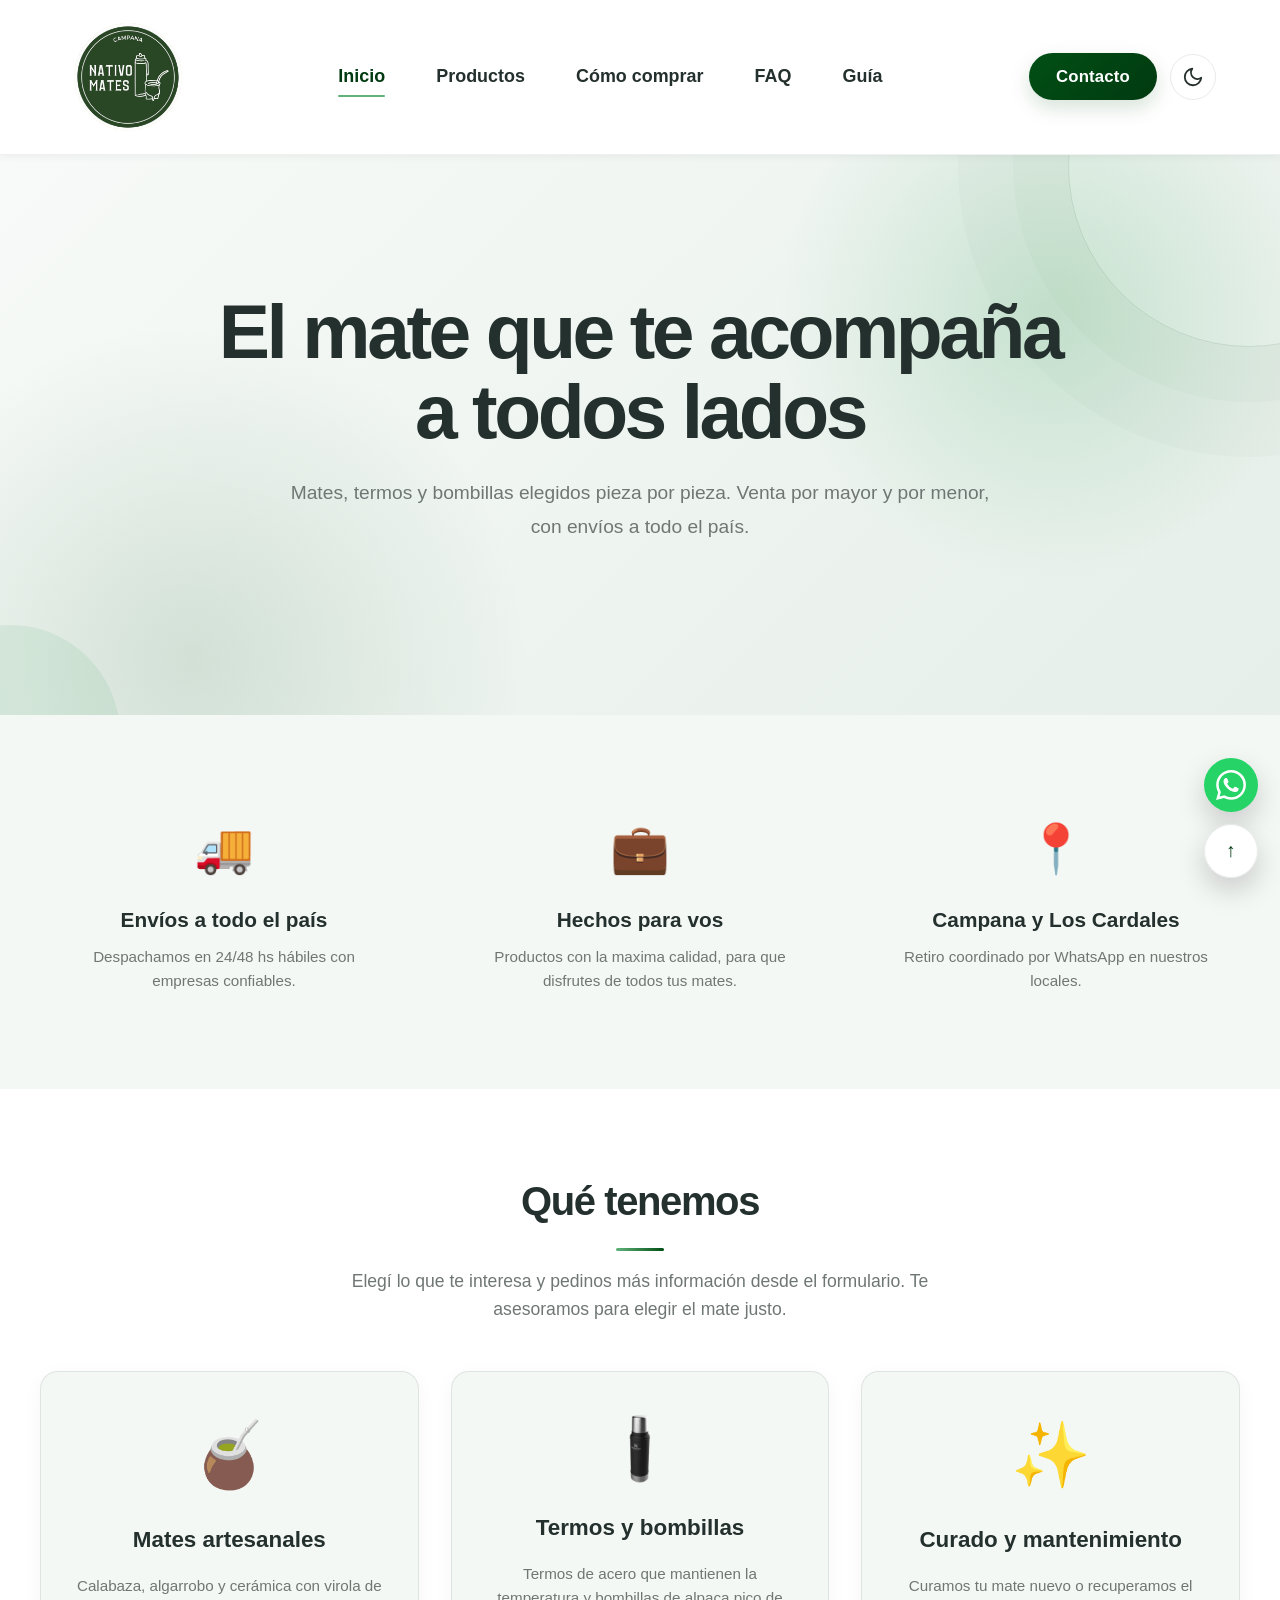
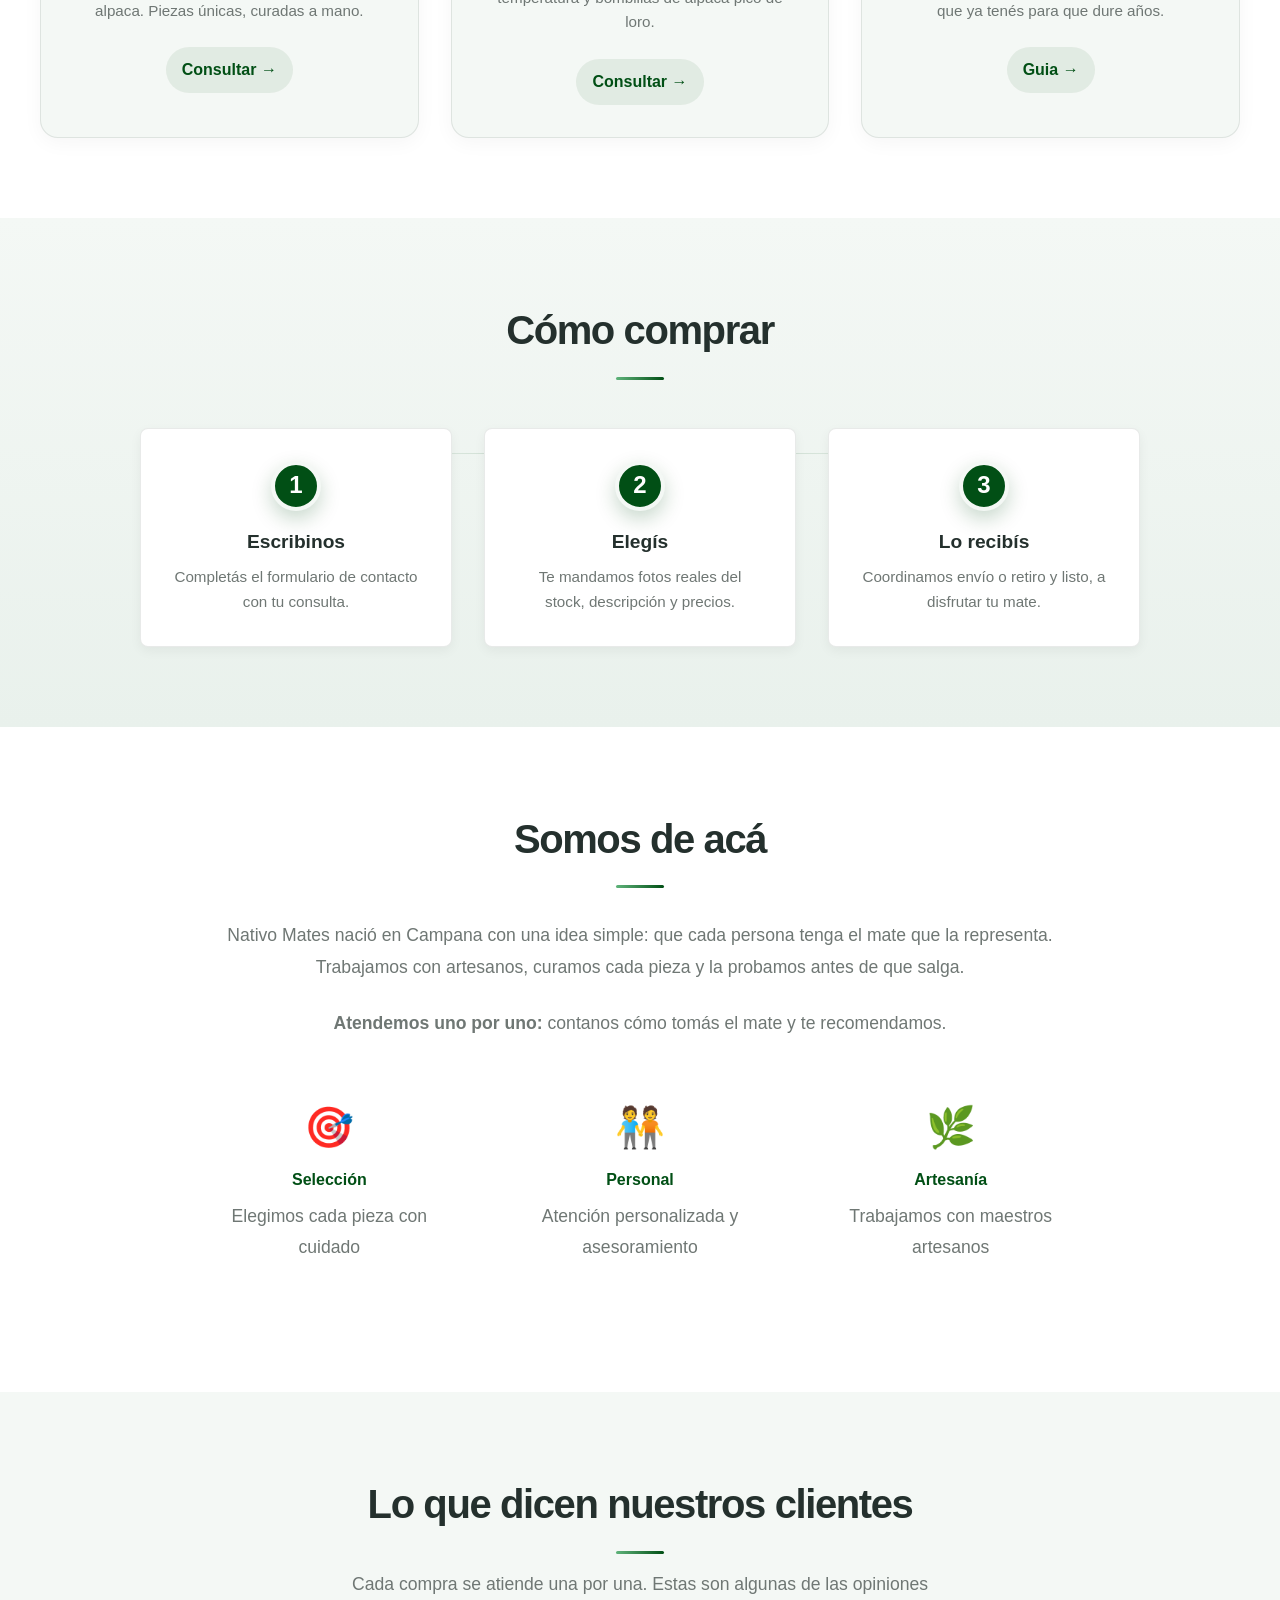
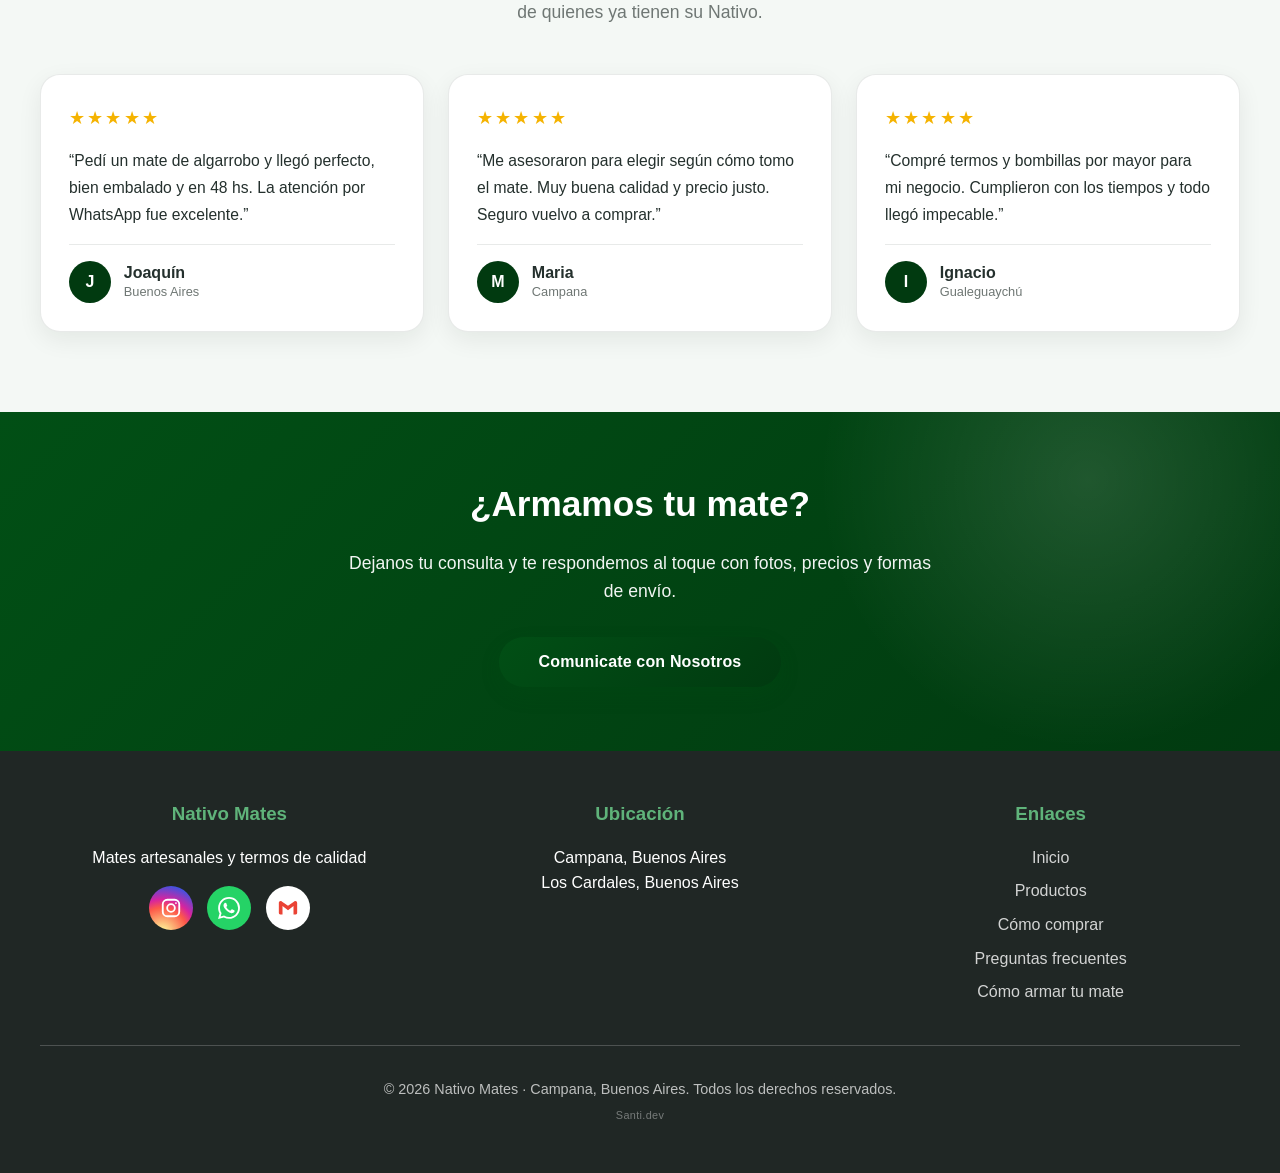
==== commit 3c0a02c0: "Add files via upload" ====
--- a/index.html
+++ b/index.html
@@ -30,6 +30,8 @@
                 <a href="index.html">Inicio</a>
                 <a href="productos.html">Productos</a>
                 <a href="como-comprar.html">Cómo comprar</a>
+                <a href="preguntas-frecuentes.html">FAQ</a>
+                <a href="como-armar-un-buen-mate.html">Guía</a>
             </nav>
             <button class="btn-primary" onclick="openContactForm()">Contacto</button>
         </div>
@@ -40,7 +42,6 @@
         <div class="hero-container">
             <h1>El mate que te acompaña a todos lados</h1>
             <p>Mates, termos y bombillas elegidos pieza por pieza. Venta por mayor y por menor, con envíos a todo el país.</p>
-            <button class="btn-primary" onclick="scrollToSection('#contacto')">Pedir más información</button>
         </div>
     </section>
 
@@ -78,7 +79,7 @@
                     <div class="product-icon">🧉</div>
                     <h3>Mates artesanales</h3>
                     <p>Calabaza, algarrobo y cerámica con virola de alpaca. Piezas únicas, curadas a mano.</p>
-                    <a href="#contacto" onclick="scrollToSection('#contacto')">Consultar →</a>
+                    <a href="productos.html">Consultar →</a>
                 </div>
                 <div class="product-card">
                     <div class="product-icon">
@@ -86,13 +87,13 @@
                     </div>
                     <h3>Termos y bombillas</h3>
                     <p>Termos de acero que mantienen la temperatura y bombillas de alpaca pico de loro.</p>
-                    <a href="#contacto" onclick="scrollToSection('#contacto')">Consultar →</a>
+                    <a href="productos.html">Consultar →</a>
                 </div>
                 <div class="product-card">
                     <div class="product-icon">✨</div>
                     <h3>Curado y mantenimiento</h3>
                     <p>Curamos tu mate nuevo o recuperamos el que ya tenés para que dure años.</p>
-                    <a href="#contacto" onclick="scrollToSection('#contacto')">Consultar →</a>
+                    <a href="como-armar-un-buen-mate.html">Guia →</a>
                 </div>
             </div>
         </div>
@@ -182,6 +183,8 @@
                     <a href="index.html">Inicio</a>
                     <a href="productos.html">Productos</a>
                     <a href="como-comprar.html">Cómo comprar</a>
+                    <a href="preguntas-frecuentes.html">Preguntas frecuentes</a>
+                    <a href="como-armar-un-buen-mate.html">Cómo armar tu mate</a>
                 </div>
             </div>
             <div class="footer-bottom">
--- a/style.css
+++ b/style.css
@@ -853,4 +853,97 @@
 
 /* Footer y flotantes */
 html[data-theme="dark"] footer { background:#070b09; color:#e7efe9; border-top:1px solid rgba(255,255,255,.06); }
-html[data-theme="dark"] .floating-top { background:rgba(22,32,26,.96); color:var(--secondary-color); border-color:rgba(255,255,255,.12); }+html[data-theme="dark"] .floating-top { background:rgba(22,32,26,.96); color:var(--secondary-color); border-color:rgba(255,255,255,.12); }
+
+/* ==========================================================
+   FAQ
+   ========================================================== */
+.hero-faq { min-height:380px; }
+.faq { padding:4.5rem 2rem 5.5rem; }
+.faq-container { max-width:860px; margin:0 auto; }
+.faq-filters { display:flex; flex-wrap:wrap; justify-content:center; gap:.7rem; margin:2.25rem 0 2rem; }
+.faq-list { display:flex; flex-direction:column; gap:1rem; }
+.faq-item { background:#fff; border:1px solid var(--border-color); border-radius:20px; box-shadow:var(--shadow-sm); overflow:hidden; }
+.faq-item.reveal { transition:opacity .7s ease,transform .7s ease,box-shadow .3s ease,border-color .3s ease; }
+.faq-item:hover { box-shadow:var(--shadow-md); }
+.faq-item.is-open { border-color:rgba(1,79,21,.35); }
+.faq-item h3 { margin:0; font-size:inherit; }
+.faq-q { width:100%; display:flex; align-items:center; gap:1rem; padding:1.3rem 1.5rem; background:none; border:0; cursor:pointer; text-align:left; font:inherit; font-weight:700; font-size:1.05rem; line-height:1.4; color:var(--text-dark); }
+.faq-q:focus-visible { outline:3px solid var(--secondary-color); outline-offset:-3px; border-radius:20px; }
+.faq-q-text { flex:1; }
+.faq-tag { flex-shrink:0; padding:.25rem .65rem; border-radius:999px; background:rgba(95,179,122,.15); color:var(--primary-dark); font-size:.68rem; font-weight:800; letter-spacing:.06em; text-transform:uppercase; }
+.faq-icon { position:relative; flex-shrink:0; width:34px; height:34px; border-radius:50%; background:rgba(95,179,122,.15); transition:background .3s,transform .35s; }
+.faq-icon::before,.faq-icon::after { content:""; position:absolute; left:50%; top:50%; width:14px; height:2px; margin:-1px 0 0 -7px; border-radius:2px; background:var(--primary-color); transition:transform .35s; }
+.faq-icon::after { transform:rotate(90deg); }
+.faq-item.is-open .faq-icon { background:var(--primary-dark); transform:rotate(180deg); }
+.faq-item.is-open .faq-icon::before,.faq-item.is-open .faq-icon::after { background:#fff; }
+.faq-item.is-open .faq-icon::after { transform:rotate(0deg); }
+.faq-a { display:grid; grid-template-rows:0fr; transition:grid-template-rows .4s ease; }
+.faq-item.is-open .faq-a { grid-template-rows:1fr; }
+.faq-a-inner { overflow:hidden; }
+.faq-a p { margin:0; padding:0 1.5rem 1.5rem; color:var(--text-light); line-height:1.8; }
+.faq-a a { color:var(--primary-color); font-weight:700; text-decoration:underline; text-underline-offset:3px; }
+@media (max-width:650px) {
+    .faq { padding:3rem 1rem 4rem; }
+    .faq-q { padding:1.1rem 1.1rem; font-size:1rem; gap:.75rem; }
+    .faq-tag { display:none; }
+    .faq-a p { padding:0 1.1rem 1.25rem; }
+}
+@media (prefers-reduced-motion: reduce) { .faq-a,.faq-icon,.faq-icon::before,.faq-icon::after { transition:none; } }
+html[data-theme="dark"] .faq-item { background:#16201a; }
+html[data-theme="dark"] .faq-item.is-open { border-color:rgba(127,209,154,.4); }
+html[data-theme="dark"] .faq-tag { color:var(--secondary-color); }
+html[data-theme="dark"] .faq-icon::before,html[data-theme="dark"] .faq-icon::after { background:var(--secondary-color); }
+
+/* ==========================================================
+   VIDEOS (Cómo armar un buen mate)
+   ========================================================== */
+@media (min-width:821px) and (max-width:1000px) {
+    nav { gap:.2rem; }
+    nav a { font-size:1rem; padding:.8rem .8rem; }
+    nav a::after { left:.8rem; right:.8rem; }
+}
+.videos { padding:4rem 2rem 5.5rem; }
+.videos-container { max-width:1200px; margin:0 auto; }
+.video-layout { display:grid; grid-template-columns:minmax(0,2fr) minmax(280px,1fr); gap:2rem; align-items:start; }
+.video-player-card,.video-playlist { background:#fff; border:1px solid var(--border-color); border-radius:20px; box-shadow:var(--shadow-sm); overflow:hidden; }
+.video-frame { position:relative; aspect-ratio:16/9; background:#000; }
+.video-frame video { position:absolute; inset:0; width:100%; height:100%; object-fit:contain; background:#000; display:block; }
+.video-error { position:absolute; inset:0; display:flex; flex-direction:column; align-items:center; justify-content:center; gap:.4rem; padding:1.5rem; text-align:center; background:rgba(8,14,10,.92); color:#fff; }
+.video-error[hidden] { display:none; }
+.video-error p { margin:0; font-size:.9rem; opacity:.85; }
+.video-error code { padding:.1rem .4rem; border-radius:6px; background:rgba(255,255,255,.14); }
+.video-info { padding:1.5rem 1.75rem 1.75rem; }
+.video-step { display:inline-block; padding:.25rem .7rem; border-radius:999px; background:rgba(95,179,122,.15); color:var(--primary-dark); font-size:.72rem; font-weight:800; letter-spacing:.06em; text-transform:uppercase; }
+.video-info h2 { margin:.8rem 0 .5rem; font-size:1.6rem; line-height:1.25; color:var(--text-dark); }
+.video-info p { margin:0; color:var(--text-light); line-height:1.75; }
+.video-controls { display:flex; flex-wrap:wrap; align-items:center; gap:.75rem; margin-top:1.4rem; }
+.video-controls .btn-secondary { padding:.65rem 1.3rem; font-size:.95rem; border-radius:999px; }
+.video-controls .btn-secondary:disabled { opacity:.4; cursor:not-allowed; pointer-events:none; }
+.video-auto { display:flex; align-items:center; gap:.5rem; margin-left:auto; color:var(--text-light); font-size:.85rem; cursor:pointer; }
+.video-auto input { accent-color:var(--primary-color); width:16px; height:16px; }
+.video-playlist { padding:1.25rem; }
+.video-playlist h3 { margin:0 0 1rem .4rem; font-size:1.05rem; color:var(--text-dark); }
+.video-playlist ol { list-style:none; margin:0; padding:0; display:flex; flex-direction:column; gap:.5rem; max-height:560px; overflow-y:auto; }
+.video-item { width:100%; display:flex; align-items:center; gap:.9rem; padding:.8rem .9rem; border:1px solid transparent; border-radius:14px; background:transparent; color:var(--text-dark); font:inherit; text-align:left; cursor:pointer; transition:background .25s,border-color .25s,transform .25s; }
+.video-item:hover { background:rgba(95,179,122,.1); transform:translateX(3px); }
+.video-item:focus-visible { outline:3px solid var(--secondary-color); outline-offset:1px; }
+.video-item.is-active { background:rgba(95,179,122,.15); border-color:rgba(1,79,21,.35); }
+.video-item-num { flex-shrink:0; width:36px; height:36px; display:grid; place-items:center; border-radius:50%; background:var(--primary-dark); color:#fff; font-weight:800; font-size:.9rem; }
+.video-item-info { display:flex; flex-direction:column; line-height:1.35; }
+.video-item-info strong { font-size:.97rem; }
+.video-item-info small { color:var(--text-light); font-size:.8rem; }
+@media (max-width:900px) {
+    .video-layout { grid-template-columns:1fr; }
+    .video-playlist ol { max-height:none; }
+    .video-auto { margin-left:0; width:100%; }
+}
+@media (max-width:650px) {
+    .videos { padding:2.5rem 1rem 4rem; }
+    .video-info { padding:1.25rem; }
+    .video-info h2 { font-size:1.3rem; }
+}
+html[data-theme="dark"] .video-player-card,
+html[data-theme="dark"] .video-playlist { background:#16201a; }
+html[data-theme="dark"] .video-step { color:var(--secondary-color); }
+html[data-theme="dark"] .video-item.is-active { border-color:rgba(127,209,154,.4); }
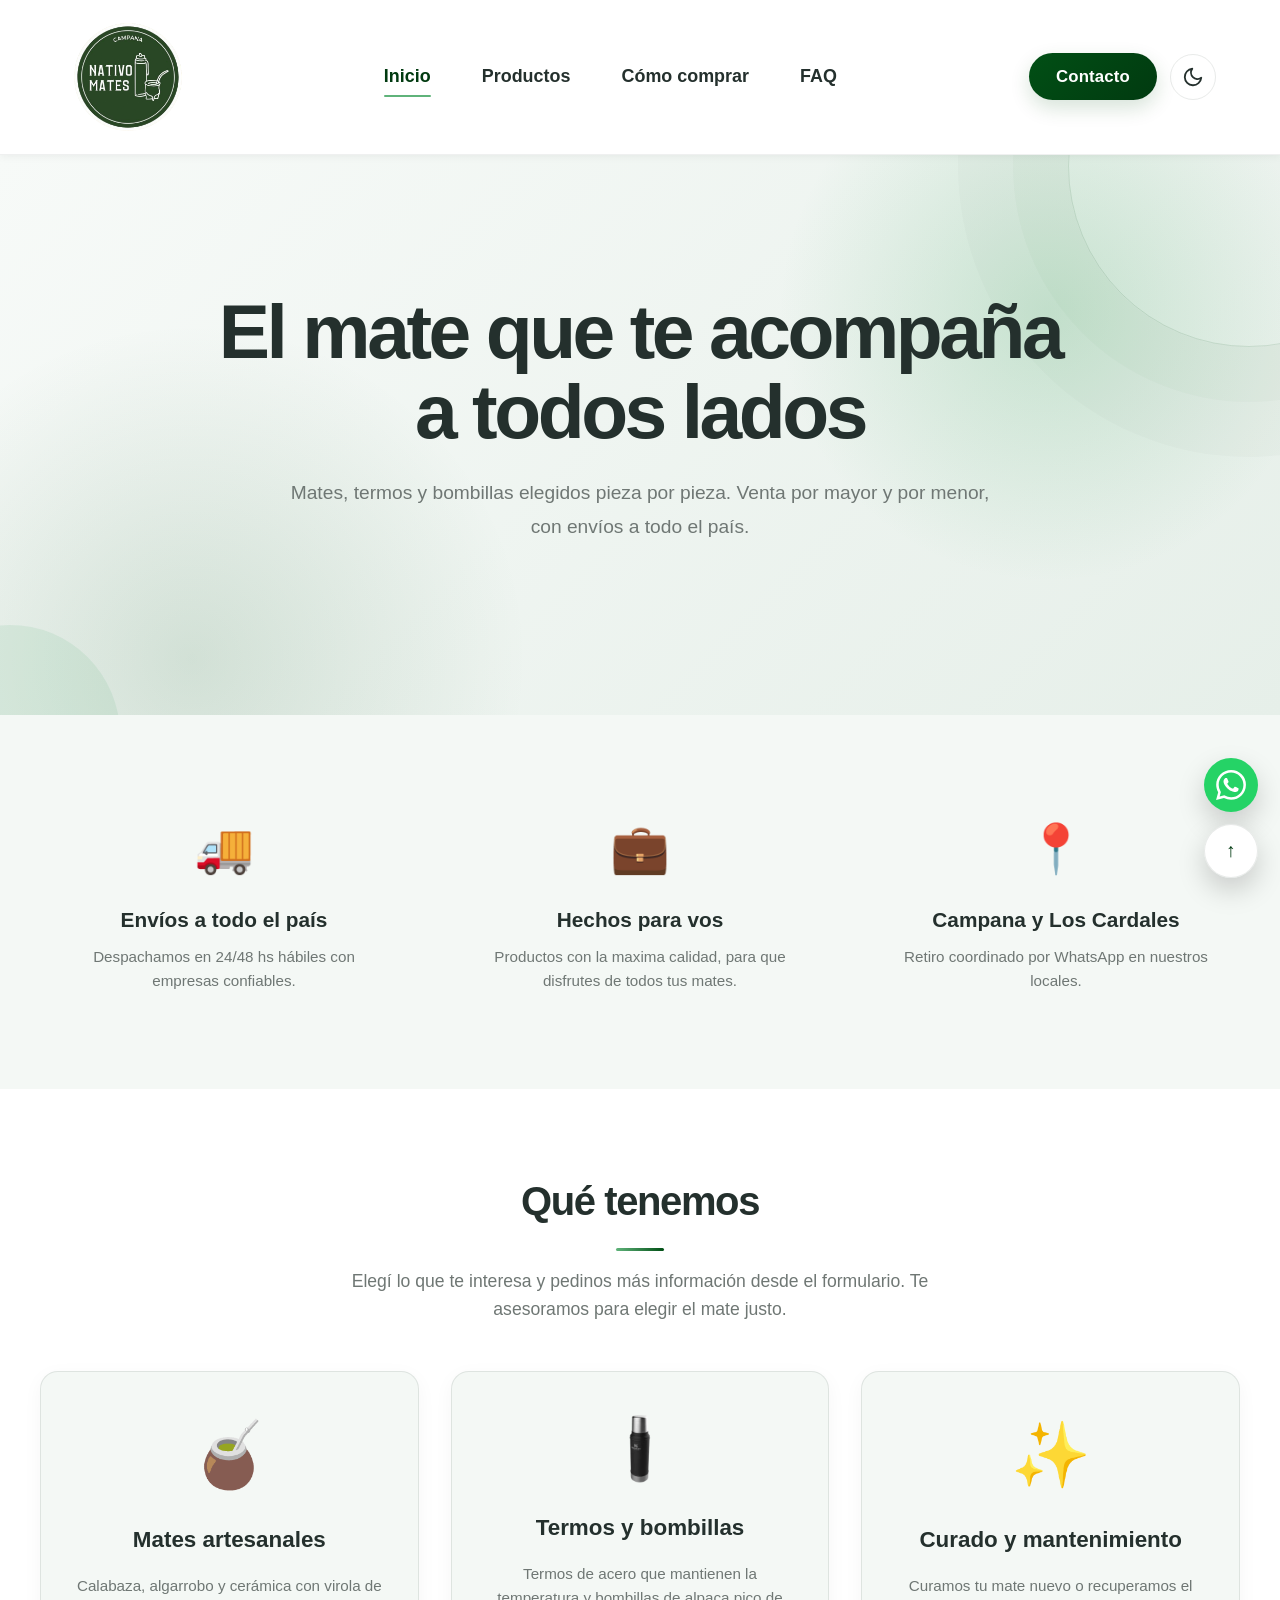
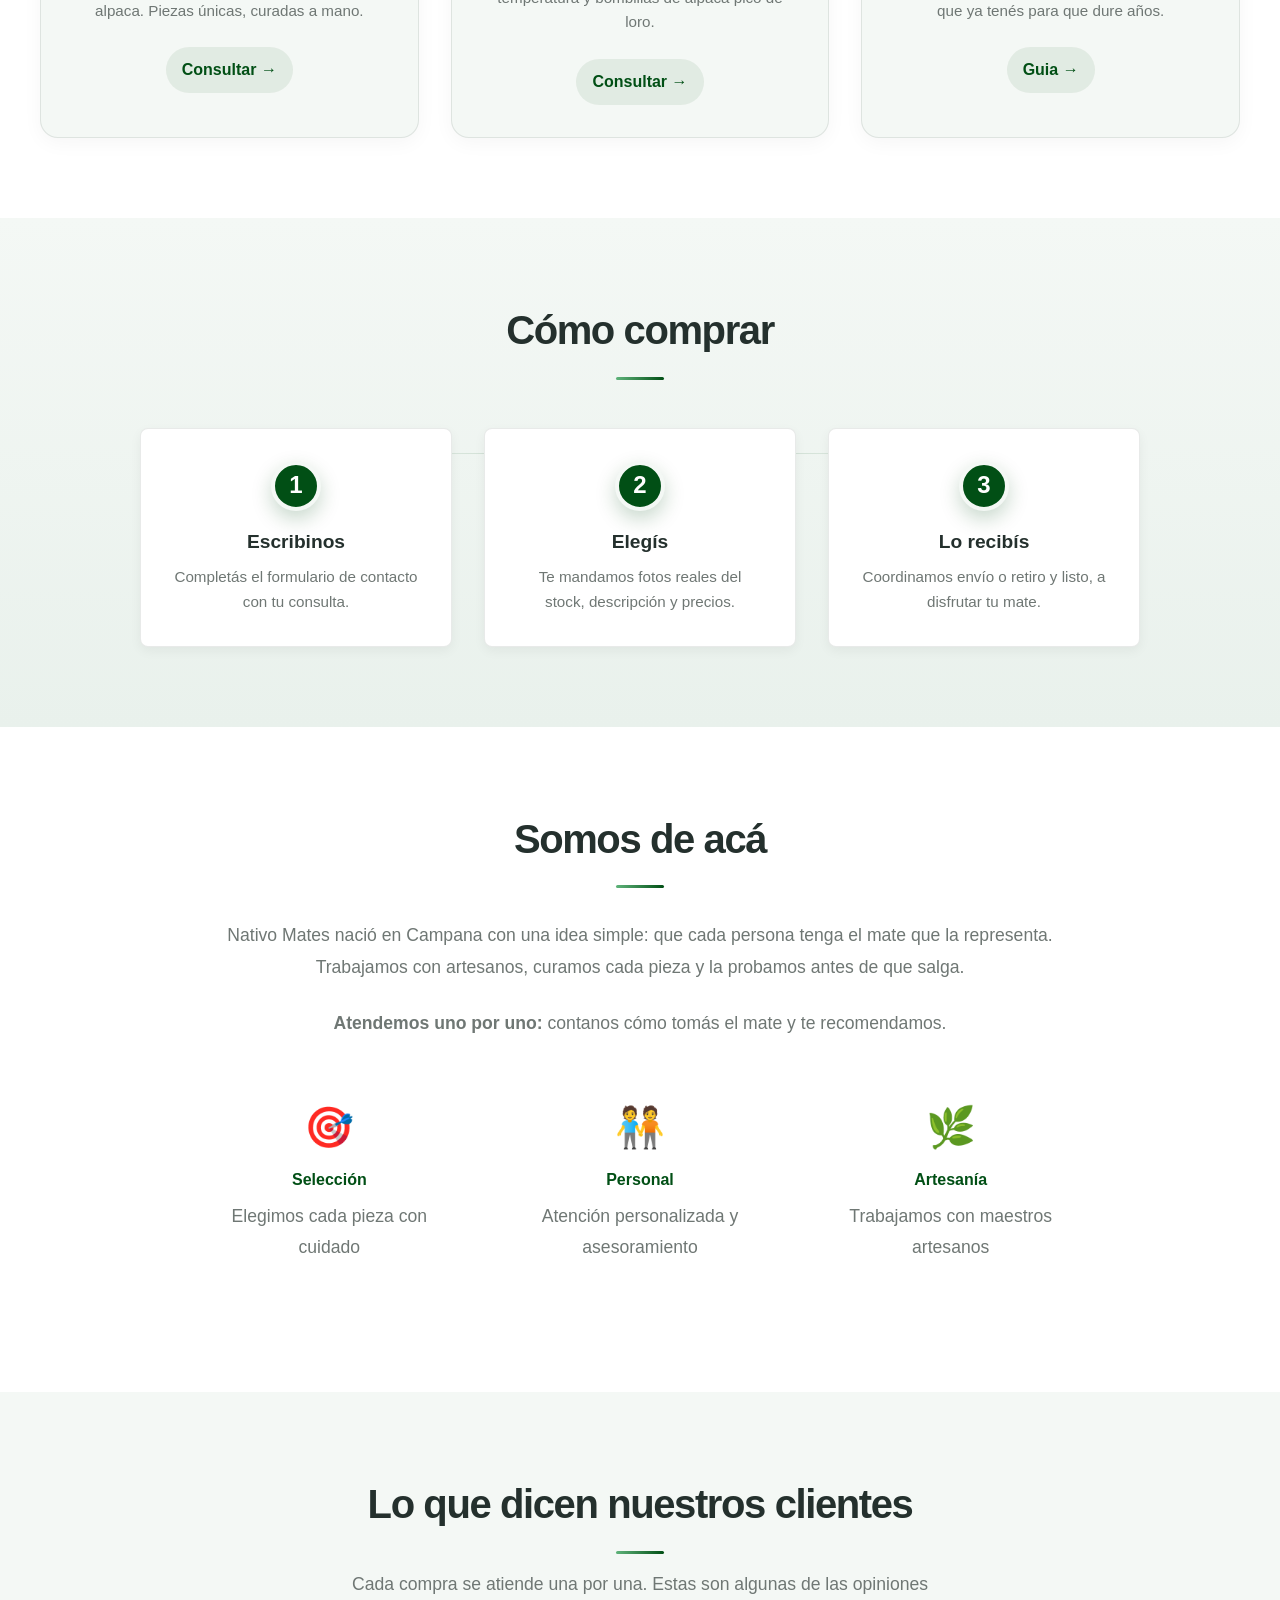
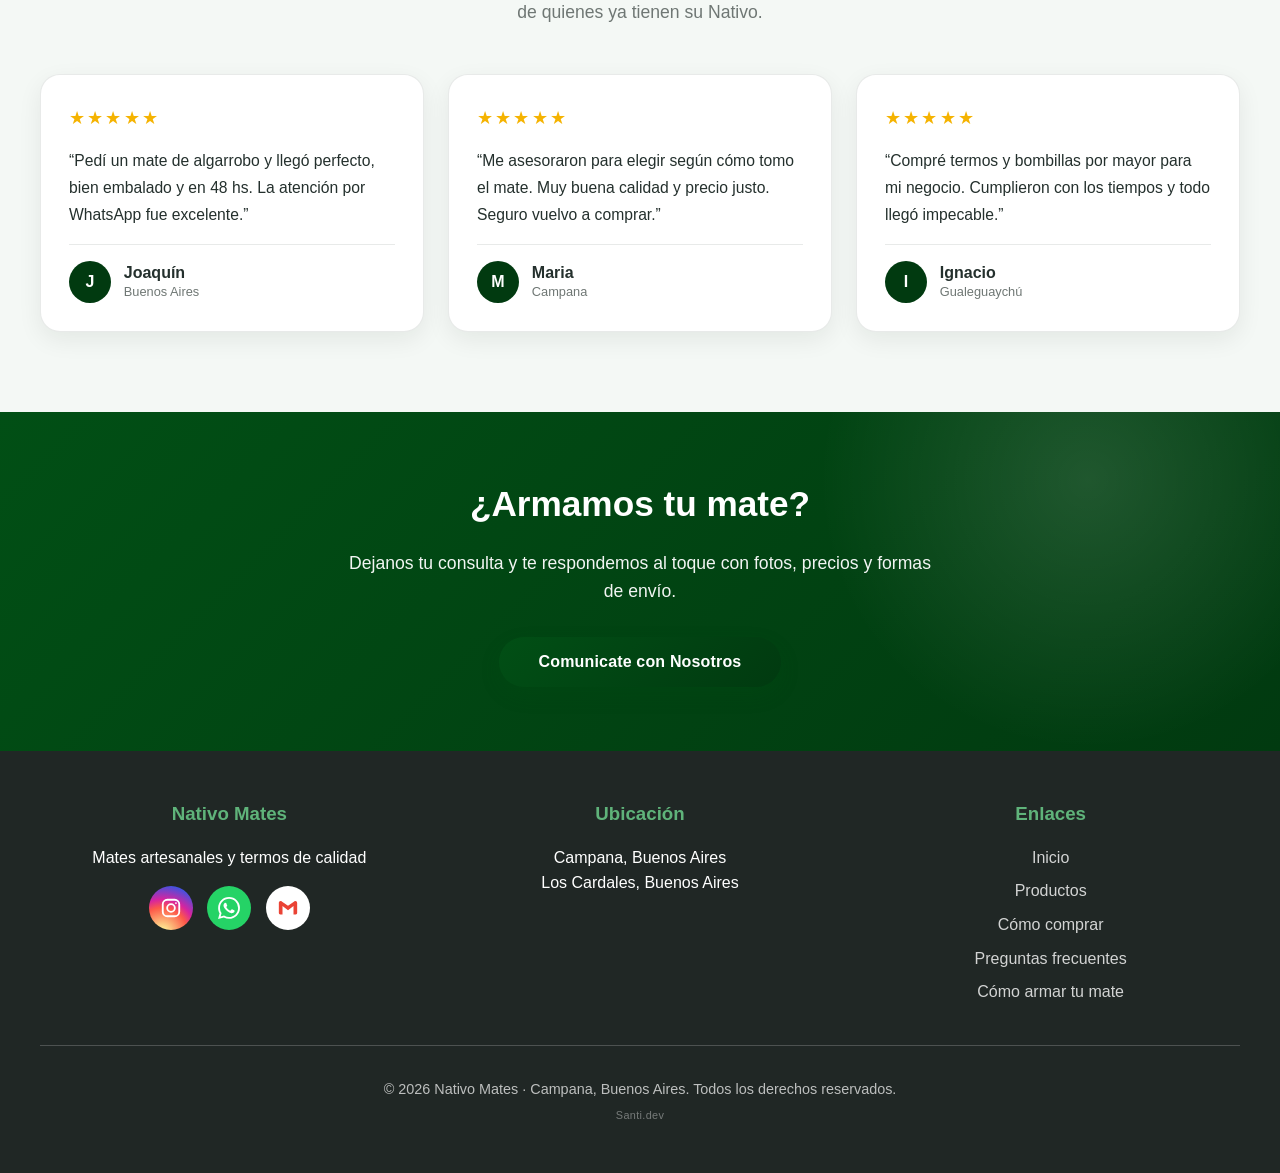
==== commit 20a5163d: "Update index.html" ====
--- a/index.html
+++ b/index.html
@@ -31,7 +31,6 @@
                 <a href="productos.html">Productos</a>
                 <a href="como-comprar.html">Cómo comprar</a>
                 <a href="preguntas-frecuentes.html">FAQ</a>
-                <a href="como-armar-un-buen-mate.html">Guía</a>
             </nav>
             <button class="btn-primary" onclick="openContactForm()">Contacto</button>
         </div>
@@ -196,4 +195,4 @@
 
     <script src="script.js"></script>
 </body>
-</html>+</html>
